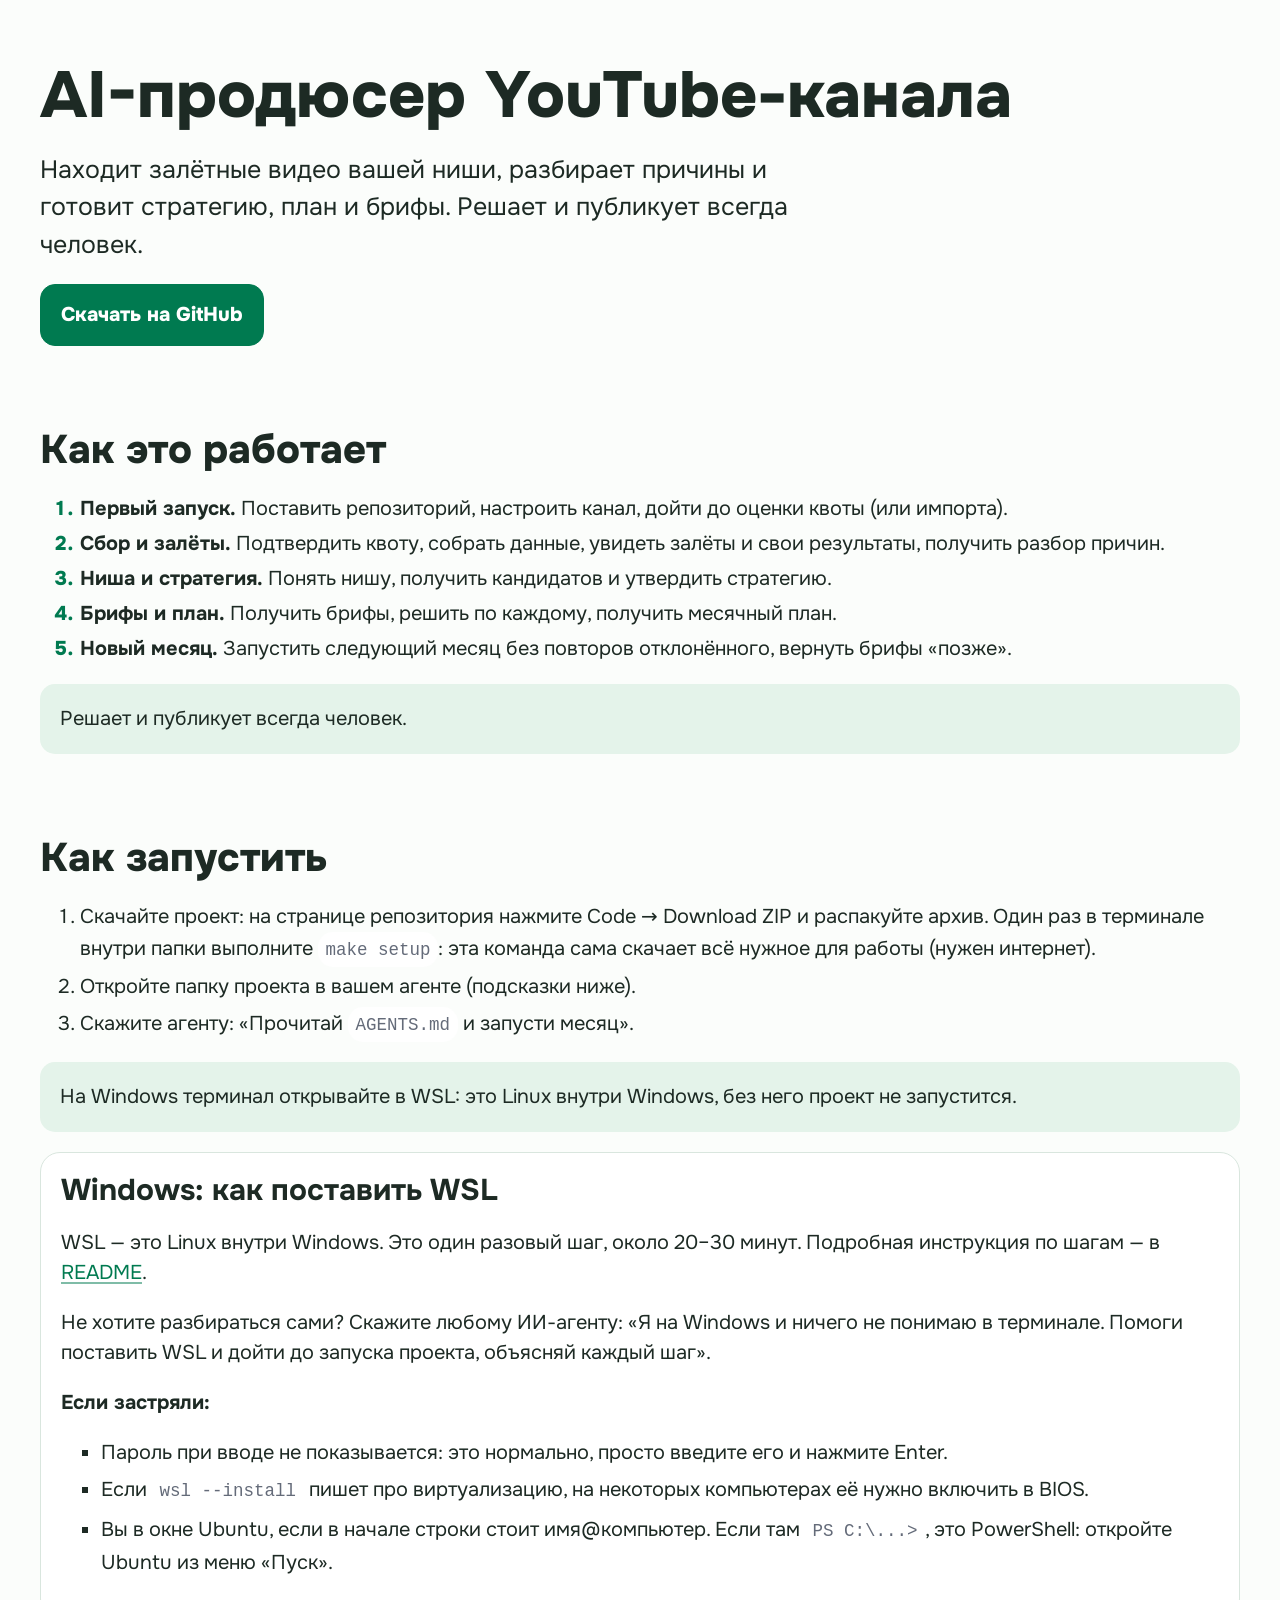
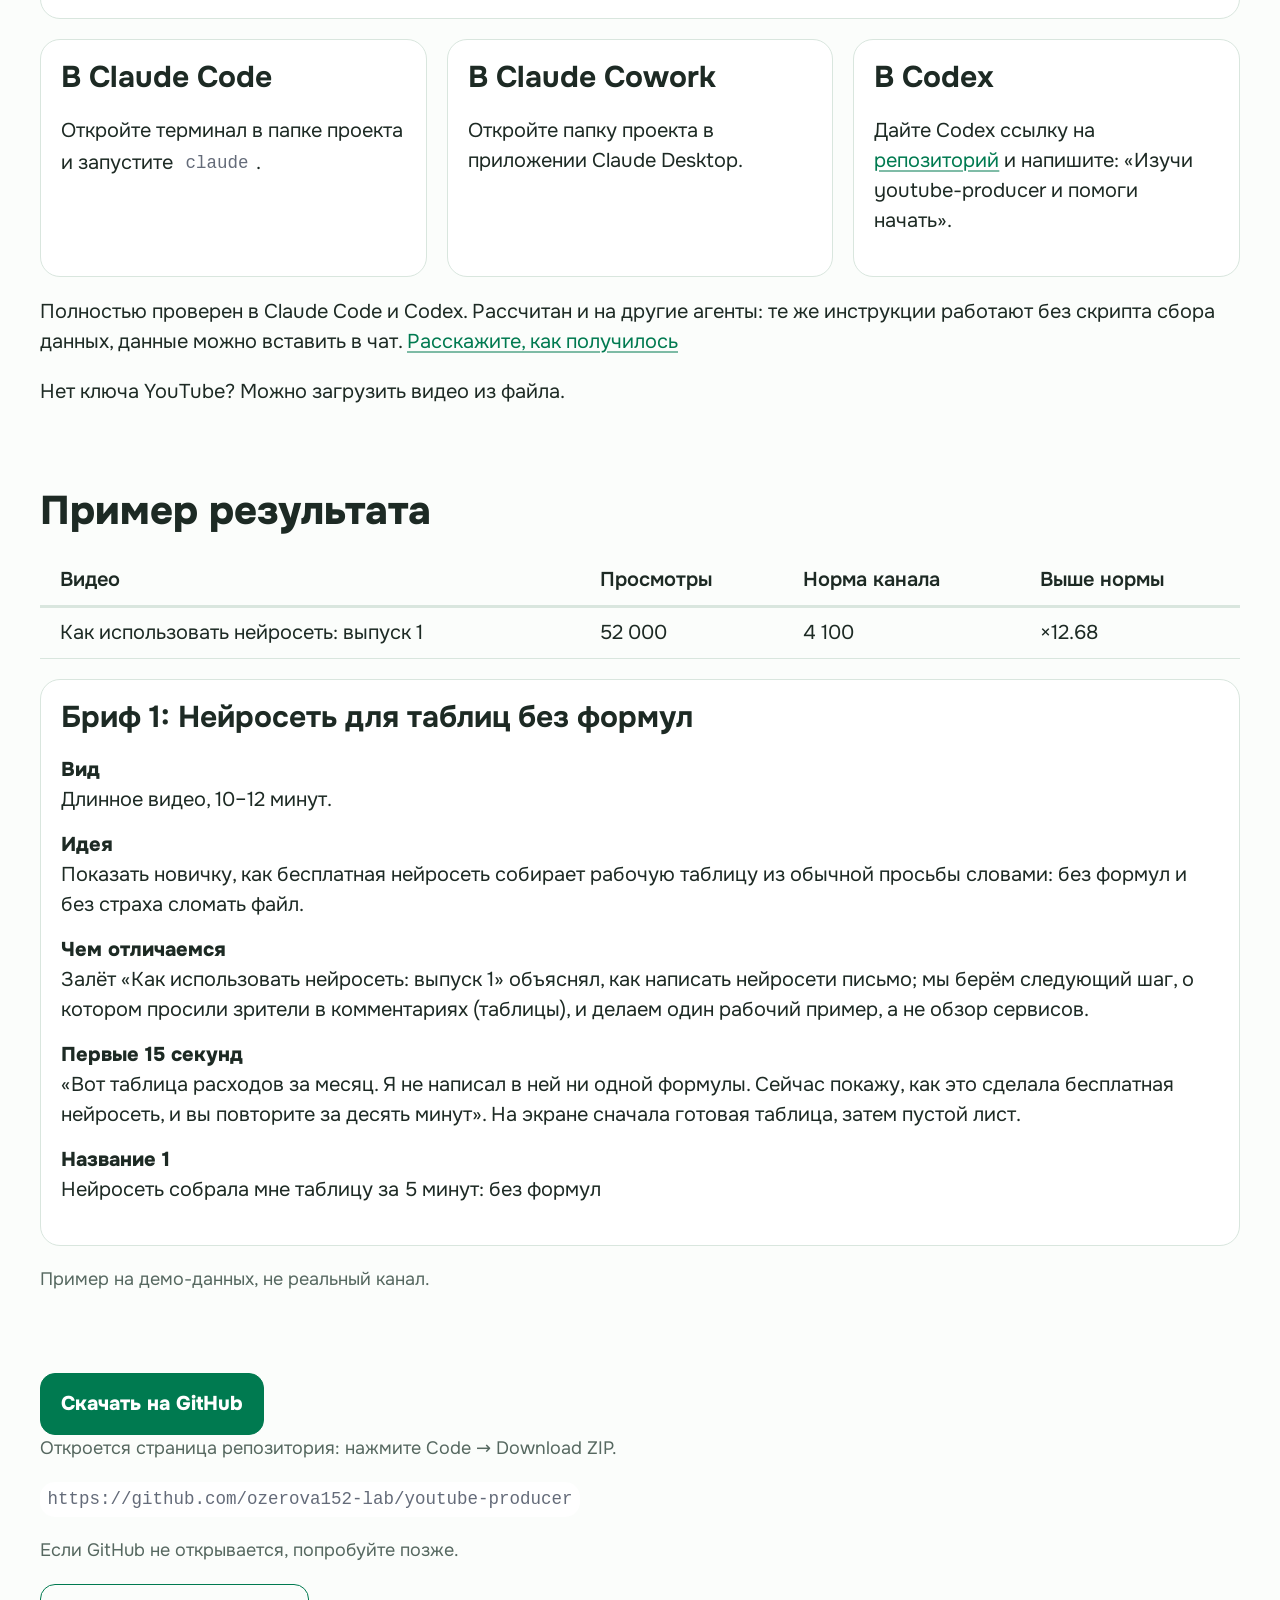
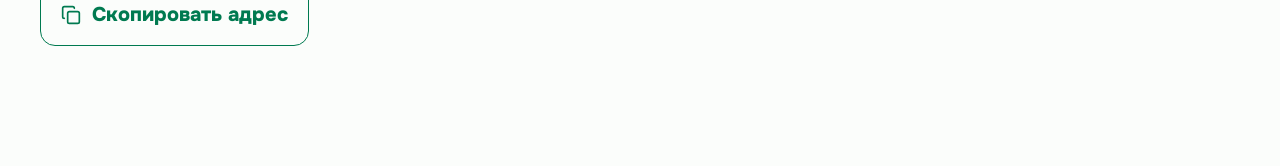
==== site/index.html @ e3f09fc9 "feat: [T29] update English README and showcase page README.en.md catches up with the Russian README " ====
<!doctype html>
<html lang="ru" data-theme="light">
<head>
  <meta charset="utf-8">
  <meta name="viewport" content="width=device-width, initial-scale=1">
  <title>AI-продюсер YouTube-канала</title>
  <meta name="description" content="Находит залётные видео вашей ниши, разбирает причины и готовит стратегию, план и брифы. Решает и публикует всегда человек.">
  <link rel="preload" href="fonts/onest-cyrillic-wght-normal.woff2" as="font" type="font/woff2" crossorigin>
  <link rel="stylesheet" href="vendor/pico.min.css">
  <link rel="stylesheet" href="theme.css">
</head>
<body>
  <main class="container">

    <header id="about">
      <h1>AI-продюсер YouTube-канала</h1>
      <p class="lead">Находит залётные видео вашей ниши, разбирает причины и готовит стратегию, план и брифы. Решает и публикует всегда человек.</p>
      <a href="https://github.com/ozerova152-lab/youtube-producer" role="button">Скачать на GitHub</a>
    </header>

    <section id="how-it-works">
      <h2>Как это работает</h2>
      <ol class="steps">
        <li><strong>Первый запуск.</strong> Поставить репозиторий, настроить канал, дойти до оценки квоты (или импорта).</li>
        <li><strong>Сбор и залёты.</strong> Подтвердить квоту, собрать данные, увидеть залёты и свои результаты, получить разбор причин.</li>
        <li><strong>Ниша и стратегия.</strong> Понять нишу, получить кандидатов и утвердить стратегию.</li>
        <li><strong>Брифы и план.</strong> Получить брифы, решить по каждому, получить месячный план.</li>
        <li><strong>Новый месяц.</strong> Запустить следующий месяц без повторов отклонённого, вернуть брифы «позже».</li>
      </ol>
      <p class="note">Решает и публикует всегда человек.</p>
    </section>

    <section id="how-to-run">
      <h2>Как запустить</h2>
      <p class="note phone-only">Запускать проект нужно на компьютере. Скопируйте адрес репозитория, чтобы открыть его там.</p>
      <ol>
        <li>Скачайте проект: на странице репозитория нажмите Code → Download ZIP и распакуйте архив. Один раз в терминале внутри папки выполните <code>make setup</code>: эта команда сама скачает всё нужное для работы (нужен интернет).</li>
        <li>Откройте папку проекта в вашем агенте (подсказки ниже).</li>
        <li>Скажите агенту: «Прочитай <code>AGENTS.md</code> и запусти месяц».</li>
      </ol>
      <p class="note">На Windows терминал открывайте в WSL: это Linux внутри Windows, без него проект не запустится.</p>
      <article id="windows-wsl">
        <h3>Windows: как поставить WSL</h3>
        <p>WSL — это Linux внутри Windows. Это один разовый шаг, около 20–30 минут. Подробная инструкция по шагам — в <a href="https://github.com/ozerova152-lab/youtube-producer#windows-как-поставить-wsl-один-раз">README</a>.</p>
        <p>Не хотите разбираться сами? Скажите любому ИИ-агенту: «Я на Windows и ничего не понимаю в терминале. Помоги поставить WSL и дойти до запуска проекта, объясняй каждый шаг».</p>
        <p><strong>Если застряли:</strong></p>
        <ul>
          <li>Пароль при вводе не показывается: это нормально, просто введите его и нажмите Enter.</li>
          <li>Если <code>wsl --install</code> пишет про виртуализацию, на некоторых компьютерах её нужно включить в BIOS.</li>
          <li>Вы в окне Ubuntu, если в начале строки стоит имя@компьютер. Если там <code>PS C:\...&gt;</code>, это PowerShell: откройте Ubuntu из меню «Пуск».</li>
        </ul>
      </article>
      <div class="grid">
        <article>
          <h3>В Claude Code</h3>
          <p>Откройте терминал в папке проекта и запустите <code>claude</code>.</p>
        </article>
        <article>
          <h3>В Claude Cowork</h3>
          <p>Откройте папку проекта в приложении Claude Desktop.</p>
        </article>
        <article>
          <h3>В Codex</h3>
          <p>Дайте Codex ссылку на <a href="https://github.com/ozerova152-lab/youtube-producer">репозиторий</a> и напишите: «Изучи youtube-producer и помоги начать».</p>
        </article>
      </div>
      <p id="status">Полностью проверен в Claude Code и Codex. Рассчитан и на другие агенты: те же инструкции работают без скрипта сбора данных, данные можно вставить в чат. <a href="https://github.com/ozerova152-lab/youtube-producer/issues">Расскажите, как получилось</a></p>
      <p>Нет ключа YouTube? Можно загрузить видео из файла.</p>
    </section>

    <!-- Пример взят из examples/demo: таблица залётов из report.md демо-запуска, бриф из examples/demo/expected/briefs/01.md. -->
    <section id="example">
      <h2>Пример результата</h2>
      <figure>
        <table>
          <thead>
            <tr><th scope="col">Видео</th><th scope="col">Просмотры</th><th scope="col">Норма канала</th><th scope="col">Выше нормы</th></tr>
          </thead>
          <tbody>
            <tr><td>Как использовать нейросеть: выпуск 1</td><td>52 000</td><td>4 100</td><td>×12.68</td></tr>
          </tbody>
        </table>
      </figure>
      <article>
        <h3>Бриф 1: Нейросеть для таблиц без формул</h3>
        <dl>
          <dt>Вид</dt>
          <dd>Длинное видео, 10–12 минут.</dd>
          <dt>Идея</dt>
          <dd>Показать новичку, как бесплатная нейросеть собирает рабочую таблицу из обычной просьбы словами: без формул и без страха сломать файл.</dd>
          <dt>Чем отличаемся</dt>
          <dd>Залёт «Как использовать нейросеть: выпуск 1» объяснял, как написать нейросети письмо; мы берём следующий шаг, о котором просили зрители в комментариях (таблицы), и делаем один рабочий пример, а не обзор сервисов.</dd>
          <dt>Первые 15 секунд</dt>
          <dd>«Вот таблица расходов за месяц. Я не написал в ней ни одной формулы. Сейчас покажу, как это сделала бесплатная нейросеть, и вы повторите за десять минут». На экране сначала готовая таблица, затем пустой лист.</dd>
          <dt>Название 1</dt>
          <dd>Нейросеть собрала мне таблицу за 5 минут: без формул</dd>
        </dl>
      </article>
      <p class="caption">Пример на демо-данных, не реальный канал.</p>
    </section>

    <section id="download" class="download">
      <a href="https://github.com/ozerova152-lab/youtube-producer" role="button">Скачать на GitHub</a>
      <p class="caption">Откроется страница репозитория: нажмите Code → Download ZIP.</p>
      <p class="address"><code id="repo-address">https://github.com/ozerova152-lab/youtube-producer</code></p>
      <p class="caption">Если GitHub не открывается, попробуйте позже.</p>
      <!-- Кнопка нужна только со скриптом: без JavaScript остаётся адрес текстом. -->
      <button type="button" id="copy-address" class="outline" hidden>
        <svg class="icon icon-copy" aria-hidden="true" xmlns="http://www.w3.org/2000/svg" width="20" height="20" viewBox="0 0 24 24" fill="none" stroke="currentColor" stroke-width="2" stroke-linecap="round" stroke-linejoin="round"><rect width="14" height="14" x="8" y="8" rx="2" ry="2"/><path d="M4 16c-1.1 0-2-.9-2-2V4c0-1.1.9-2 2-2h10c1.1 0 2 .9 2 2"/></svg>
        <svg class="icon icon-check" aria-hidden="true" xmlns="http://www.w3.org/2000/svg" width="20" height="20" viewBox="0 0 24 24" fill="none" stroke="currentColor" stroke-width="2" stroke-linecap="round" stroke-linejoin="round" hidden><path d="M20 6 9 17l-5-5"/></svg>
        <span class="label">Скопировать адрес</span>
      </button>
      <p id="copy-status" class="caption" role="status"></p>
    </section>

  </main>

  <script>
    (function () {
      var button = document.getElementById("copy-address");
      var address = document.getElementById("repo-address");
      var status = document.getElementById("copy-status");
      var label = button.querySelector(".label");
      var iconCopy = button.querySelector(".icon-copy");
      var iconCheck = button.querySelector(".icon-check");
      var timer;

      function reset() {
        label.textContent = "Скопировать адрес";
        iconCopy.hidden = false;
        iconCheck.hidden = true;
      }

      button.hidden = false;
      button.addEventListener("click", function () {
        clearTimeout(timer);
        status.textContent = "";
        var copied = navigator.clipboard
          ? navigator.clipboard.writeText(address.textContent)
          : Promise.reject(new Error("clipboard unavailable"));
        copied.then(function () {
          label.textContent = "Адрес скопирован";
          iconCopy.hidden = true;
          iconCheck.hidden = false;
          timer = setTimeout(reset, 3000);
        }, function () {
          reset();
          status.textContent = "Не получилось скопировать. Выделите адрес вручную";
        });
      });
    })();
  </script>
</body>
</html>
---- site/vendor/pico.min.css ----
@charset "UTF-8";/*!
 * Pico CSS ✨ v2.1.1 (https://picocss.com)
 * Copyright 2019-2025 - Licensed under MIT
 */:host,:root{--pico-font-family-emoji:"Apple Color Emoji","Segoe UI Emoji","Segoe UI Symbol","Noto Color Emoji";--pico-font-family-sans-serif:system-ui,"Segoe UI",Roboto,Oxygen,Ubuntu,Cantarell,Helvetica,Arial,"Helvetica Neue",sans-serif,var(--pico-font-family-emoji);--pico-font-family-monospace:ui-monospace,SFMono-Regular,"SF Mono",Menlo,Consolas,"Liberation Mono",monospace,var(--pico-font-family-emoji);--pico-font-family:var(--pico-font-family-sans-serif);--pico-line-height:1.5;--pico-font-weight:400;--pico-font-size:100%;--pico-text-underline-offset:0.1rem;--pico-border-radius:0.25rem;--pico-border-width:0.0625rem;--pico-outline-width:0.125rem;--pico-transition:0.2s ease-in-out;--pico-spacing:1rem;--pico-typography-spacing-vertical:1rem;--pico-block-spacing-vertical:var(--pico-spacing);--pico-block-spacing-horizontal:var(--pico-spacing);--pico-grid-column-gap:var(--pico-spacing);--pico-grid-row-gap:var(--pico-spacing);--pico-form-element-spacing-vertical:0.75rem;--pico-form-element-spacing-horizontal:1rem;--pico-group-box-shadow:0 0 0 rgba(0, 0, 0, 0);--pico-group-box-shadow-focus-with-button:0 0 0 var(--pico-outline-width) var(--pico-primary-focus);--pico-group-box-shadow-focus-with-input:0 0 0 0.0625rem var(--pico-form-element-border-color);--pico-modal-overlay-backdrop-filter:blur(0.375rem);--pico-nav-element-spacing-vertical:1rem;--pico-nav-element-spacing-horizontal:0.5rem;--pico-nav-link-spacing-vertical:0.5rem;--pico-nav-link-spacing-horizontal:0.5rem;--pico-nav-breadcrumb-divider:">";--pico-icon-checkbox:url("data:image/svg+xml,%3Csvg xmlns='http://www.w3.org/2000/svg' width='24' height='24' viewBox='0 0 24 24' fill='none' stroke='rgb(255, 255, 255)' stroke-width='4' stroke-linecap='round' stroke-linejoin='round'%3E%3Cpolyline points='20 6 9 17 4 12'%3E%3C/polyline%3E%3C/svg%3E");--pico-icon-minus:url("data:image/svg+xml,%3Csvg xmlns='http://www.w3.org/2000/svg' width='24' height='24' viewBox='0 0 24 24' fill='none' stroke='rgb(255, 255, 255)' stroke-width='4' stroke-linecap='round' stroke-linejoin='round'%3E%3Cline x1='5' y1='12' x2='19' y2='12'%3E%3C/line%3E%3C/svg%3E");--pico-icon-chevron:url("data:image/svg+xml,%3Csvg xmlns='http://www.w3.org/2000/svg' width='24' height='24' viewBox='0 0 24 24' fill='none' stroke='rgb(136, 145, 164)' stroke-width='2' stroke-linecap='round' stroke-linejoin='round'%3E%3Cpolyline points='6 9 12 15 18 9'%3E%3C/polyline%3E%3C/svg%3E");--pico-icon-date:url("data:image/svg+xml,%3Csvg xmlns='http://www.w3.org/2000/svg' width='24' height='24' viewBox='0 0 24 24' fill='none' stroke='rgb(136, 145, 164)' stroke-width='2' stroke-linecap='round' stroke-linejoin='round'%3E%3Crect x='3' y='4' width='18' height='18' rx='2' ry='2'%3E%3C/rect%3E%3Cline x1='16' y1='2' x2='16' y2='6'%3E%3C/line%3E%3Cline x1='8' y1='2' x2='8' y2='6'%3E%3C/line%3E%3Cline x1='3' y1='10' x2='21' y2='10'%3E%3C/line%3E%3C/svg%3E");--pico-icon-time:url("data:image/svg+xml,%3Csvg xmlns='http://www.w3.org/2000/svg' width='24' height='24' viewBox='0 0 24 24' fill='none' stroke='rgb(136, 145, 164)' stroke-width='2' stroke-linecap='round' stroke-linejoin='round'%3E%3Ccircle cx='12' cy='12' r='10'%3E%3C/circle%3E%3Cpolyline points='12 6 12 12 16 14'%3E%3C/polyline%3E%3C/svg%3E");--pico-icon-search:url("data:image/svg+xml,%3Csvg xmlns='http://www.w3.org/2000/svg' width='24' height='24' viewBox='0 0 24 24' fill='none' stroke='rgb(136, 145, 164)' stroke-width='1.5' stroke-linecap='round' stroke-linejoin='round'%3E%3Ccircle cx='11' cy='11' r='8'%3E%3C/circle%3E%3Cline x1='21' y1='21' x2='16.65' y2='16.65'%3E%3C/line%3E%3C/svg%3E");--pico-icon-close:url("data:image/svg+xml,%3Csvg xmlns='http://www.w3.org/2000/svg' width='24' height='24' viewBox='0 0 24 24' fill='none' stroke='rgb(136, 145, 164)' stroke-width='3' stroke-linecap='round' stroke-linejoin='round'%3E%3Cline x1='18' y1='6' x2='6' y2='18'%3E%3C/line%3E%3Cline x1='6' y1='6' x2='18' y2='18'%3E%3C/line%3E%3C/svg%3E");--pico-icon-loading:url("data:image/svg+xml,%3Csvg fill='none' height='24' width='24' viewBox='0 0 24 24' xmlns='http://www.w3.org/2000/svg' %3E%3Cstyle%3E g %7B animation: rotate 2s linear infinite; transform-origin: center center; %7D circle %7B stroke-dasharray: 75,100; stroke-dashoffset: -5; animation: dash 1.5s ease-in-out infinite; stroke-linecap: round; %7D @keyframes rotate %7B 0%25 %7B transform: rotate(0deg); %7D 100%25 %7B transform: rotate(360deg); %7D %7D @keyframes dash %7B 0%25 %7B stroke-dasharray: 1,100; stroke-dashoffset: 0; %7D 50%25 %7B stroke-dasharray: 44.5,100; stroke-dashoffset: -17.5; %7D 100%25 %7B stroke-dasharray: 44.5,100; stroke-dashoffset: -62; %7D %7D %3C/style%3E%3Cg%3E%3Ccircle cx='12' cy='12' r='10' fill='none' stroke='rgb(136, 145, 164)' stroke-width='4' /%3E%3C/g%3E%3C/svg%3E")}@media (min-width:576px){:host,:root{--pico-font-size:106.25%}}@media (min-width:768px){:host,:root{--pico-font-size:112.5%}}@media (min-width:1024px){:host,:root{--pico-font-size:118.75%}}@media (min-width:1280px){:host,:root{--pico-font-size:125%}}@media (min-width:1536px){:host,:root{--pico-font-size:131.25%}}a{--pico-text-decoration:underline}a.contrast,a.secondary{--pico-text-decoration:underline}small{--pico-font-size:0.875em}h1,h2,h3,h4,h5,h6{--pico-font-weight:700}h1{--pico-font-size:2rem;--pico-line-height:1.125;--pico-typography-spacing-top:3rem}h2{--pico-font-size:1.75rem;--pico-line-height:1.15;--pico-typography-spacing-top:2.625rem}h3{--pico-font-size:1.5rem;--pico-line-height:1.175;--pico-typography-spacing-top:2.25rem}h4{--pico-font-size:1.25rem;--pico-line-height:1.2;--pico-typography-spacing-top:1.874rem}h5{--pico-font-size:1.125rem;--pico-line-height:1.225;--pico-typography-spacing-top:1.6875rem}h6{--pico-font-size:1rem;--pico-line-height:1.25;--pico-typography-spacing-top:1.5rem}tfoot td,tfoot th,thead td,thead th{--pico-font-weight:600;--pico-border-width:0.1875rem}code,kbd,pre,samp{--pico-font-family:var(--pico-font-family-monospace)}kbd{--pico-font-weight:bolder}:where(select,textarea),input:not([type=submit],[type=button],[type=reset],[type=checkbox],[type=radio],[type=file]){--pico-outline-width:0.0625rem}[type=search]{--pico-border-radius:5rem}[type=checkbox],[type=radio]{--pico-border-width:0.125rem}[type=checkbox][role=switch]{--pico-border-width:0.1875rem}details.dropdown summary:not([role=button]){--pico-outline-width:0.0625rem}nav details.dropdown summary:focus-visible{--pico-outline-width:0.125rem}[role=search]{--pico-border-radius:5rem}[role=group]:has(button.secondary:focus,[type=submit].secondary:focus,[type=button].secondary:focus,[role=button].secondary:focus),[role=search]:has(button.secondary:focus,[type=submit].secondary:focus,[type=button].secondary:focus,[role=button].secondary:focus){--pico-group-box-shadow-focus-with-button:0 0 0 var(--pico-outline-width) var(--pico-secondary-focus)}[role=group]:has(button.contrast:focus,[type=submit].contrast:focus,[type=button].contrast:focus,[role=button].contrast:focus),[role=search]:has(button.contrast:focus,[type=submit].contrast:focus,[type=button].contrast:focus,[role=button].contrast:focus){--pico-group-box-shadow-focus-with-button:0 0 0 var(--pico-outline-width) var(--pico-contrast-focus)}[role=group] [role=button],[role=group] [type=button],[role=group] [type=submit],[role=group] button,[role=search] [role=button],[role=search] [type=button],[role=search] [type=submit],[role=search] button{--pico-form-element-spacing-horizontal:2rem}details summary[role=button]:not(.outline)::after{filter:brightness(0) invert(1)}[aria-busy=true]:not(input,select,textarea):is(button,[type=submit],[type=button],[type=reset],[role=button]):not(.outline)::before{filter:brightness(0) invert(1)}:host(:not([data-theme=dark])),:root:not([data-theme=dark]),[data-theme=light]{color-scheme:light;--pico-background-color:#fff;--pico-color:#373c44;--pico-text-selection-color:rgba(2, 154, 232, 0.25);--pico-muted-color:#646b79;--pico-muted-border-color:rgb(231, 234, 239.5);--pico-primary:#0172ad;--pico-primary-background:#0172ad;--pico-primary-border:var(--pico-primary-background);--pico-primary-underline:rgba(1, 114, 173, 0.5);--pico-primary-hover:#015887;--pico-primary-hover-background:#02659a;--pico-primary-hover-border:var(--pico-primary-hover-background);--pico-primary-hover-underline:var(--pico-primary-hover);--pico-primary-focus:rgba(2, 154, 232, 0.5);--pico-primary-inverse:#fff;--pico-secondary:#5d6b89;--pico-secondary-background:#525f7a;--pico-secondary-border:var(--pico-secondary-background);--pico-secondary-underline:rgba(93, 107, 137, 0.5);--pico-secondary-hover:#48536b;--pico-secondary-hover-background:#48536b;--pico-secondary-hover-border:var(--pico-secondary-hover-background);--pico-secondary-hover-underline:var(--pico-secondary-hover);--pico-secondary-focus:rgba(93, 107, 137, 0.25);--pico-secondary-inverse:#fff;--pico-contrast:#181c25;--pico-contrast-background:#181c25;--pico-contrast-border:var(--pico-contrast-background);--pico-contrast-underline:rgba(24, 28, 37, 0.5);--pico-contrast-hover:#000;--pico-contrast-hover-background:#000;--pico-contrast-hover-border:var(--pico-contrast-hover-background);--pico-contrast-hover-underline:var(--pico-secondary-hover);--pico-contrast-focus:rgba(93, 107, 137, 0.25);--pico-contrast-inverse:#fff;--pico-box-shadow:0.0145rem 0.029rem 0.174rem rgba(129, 145, 181, 0.01698),0.0335rem 0.067rem 0.402rem rgba(129, 145, 181, 0.024),0.0625rem 0.125rem 0.75rem rgba(129, 145, 181, 0.03),0.1125rem 0.225rem 1.35rem rgba(129, 145, 181, 0.036),0.2085rem 0.417rem 2.502rem rgba(129, 145, 181, 0.04302),0.5rem 1rem 6rem rgba(129, 145, 181, 0.06),0 0 0 0.0625rem rgba(129, 145, 181, 0.015);--pico-h1-color:#2d3138;--pico-h2-color:#373c44;--pico-h3-color:#424751;--pico-h4-color:#4d535e;--pico-h5-color:#5c6370;--pico-h6-color:#646b79;--pico-mark-background-color:rgb(252.5, 230.5, 191.5);--pico-mark-color:#0f1114;--pico-ins-color:rgb(28.5, 105.5, 84);--pico-del-color:rgb(136, 56.5, 53);--pico-blockquote-border-color:var(--pico-muted-border-color);--pico-blockquote-footer-color:var(--pico-muted-color);--pico-button-box-shadow:0 0 0 rgba(0, 0, 0, 0);--pico-button-hover-box-shadow:0 0 0 rgba(0, 0, 0, 0);--pico-table-border-color:var(--pico-muted-border-color);--pico-table-row-stripped-background-color:rgba(111, 120, 135, 0.0375);--pico-code-background-color:rgb(243, 244.5, 246.75);--pico-code-color:#646b79;--pico-code-kbd-background-color:var(--pico-color);--pico-code-kbd-color:var(--pico-background-color);--pico-form-element-background-color:rgb(251, 251.5, 252.25);--pico-form-element-selected-background-color:#dfe3eb;--pico-form-element-border-color:#cfd5e2;--pico-form-element-color:#23262c;--pico-form-element-placeholder-color:var(--pico-muted-color);--pico-form-element-active-background-color:#fff;--pico-form-element-active-border-color:var(--pico-primary-border);--pico-form-element-focus-color:var(--pico-primary-border);--pico-form-element-disabled-opacity:0.5;--pico-form-element-invalid-border-color:rgb(183.5, 105.5, 106.5);--pico-form-element-invalid-active-border-color:rgb(200.25, 79.25, 72.25);--pico-form-element-invalid-focus-color:var(--pico-form-element-invalid-active-border-color);--pico-form-element-valid-border-color:rgb(76, 154.5, 137.5);--pico-form-element-valid-active-border-color:rgb(39, 152.75, 118.75);--pico-form-element-valid-focus-color:var(--pico-form-element-valid-active-border-color);--pico-switch-background-color:#bfc7d9;--pico-switch-checked-background-color:var(--pico-primary-background);--pico-switch-color:#fff;--pico-switch-thumb-box-shadow:0 0 0 rgba(0, 0, 0, 0);--pico-range-border-color:#dfe3eb;--pico-range-active-border-color:#bfc7d9;--pico-range-thumb-border-color:var(--pico-background-color);--pico-range-thumb-color:var(--pico-secondary-background);--pico-range-thumb-active-color:var(--pico-primary-background);--pico-accordion-border-color:var(--pico-muted-border-color);--pico-accordion-active-summary-color:var(--pico-primary-hover);--pico-accordion-close-summary-color:var(--pico-color);--pico-accordion-open-summary-color:var(--pico-muted-color);--pico-card-background-color:var(--pico-background-color);--pico-card-border-color:var(--pico-muted-border-color);--pico-card-box-shadow:var(--pico-box-shadow);--pico-card-sectioning-background-color:rgb(251, 251.5, 252.25);--pico-dropdown-background-color:#fff;--pico-dropdown-border-color:#eff1f4;--pico-dropdown-box-shadow:var(--pico-box-shadow);--pico-dropdown-color:var(--pico-color);--pico-dropdown-hover-background-color:#eff1f4;--pico-loading-spinner-opacity:0.5;--pico-modal-overlay-background-color:rgba(232, 234, 237, 0.75);--pico-progress-background-color:#dfe3eb;--pico-progress-color:var(--pico-primary-background);--pico-tooltip-background-color:var(--pico-contrast-background);--pico-tooltip-color:var(--pico-contrast-inverse);--pico-icon-valid:url("data:image/svg+xml,%3Csvg xmlns='http://www.w3.org/2000/svg' width='24' height='24' viewBox='0 0 24 24' fill='none' stroke='rgb(76, 154.5, 137.5)' stroke-width='2' stroke-linecap='round' stroke-linejoin='round'%3E%3Cpolyline points='20 6 9 17 4 12'%3E%3C/polyline%3E%3C/svg%3E");--pico-icon-invalid:url("data:image/svg+xml,%3Csvg xmlns='http://www.w3.org/2000/svg' width='24' height='24' viewBox='0 0 24 24' fill='none' stroke='rgb(200.25, 79.25, 72.25)' stroke-width='2' stroke-linecap='round' stroke-linejoin='round'%3E%3Ccircle cx='12' cy='12' r='10'%3E%3C/circle%3E%3Cline x1='12' y1='8' x2='12' y2='12'%3E%3C/line%3E%3Cline x1='12' y1='16' x2='12.01' y2='16'%3E%3C/line%3E%3C/svg%3E")}:host(:not([data-theme=dark])) input:is([type=submit],[type=button],[type=reset],[type=checkbox],[type=radio],[type=file]),:root:not([data-theme=dark]) input:is([type=submit],[type=button],[type=reset],[type=checkbox],[type=radio],[type=file]),[data-theme=light] input:is([type=submit],[type=button],[type=reset],[type=checkbox],[type=radio],[type=file]){--pico-form-element-focus-color:var(--pico-primary-focus)}@media only screen and (prefers-color-scheme:dark){:host(:not([data-theme])),:root:not([data-theme]){color-scheme:dark;--pico-background-color:rgb(19, 22.5, 30.5);--pico-color:#c2c7d0;--pico-text-selection-color:rgba(1, 170, 255, 0.1875);--pico-muted-color:#7b8495;--pico-muted-border-color:#202632;--pico-primary:#01aaff;--pico-primary-background:#0172ad;--pico-primary-border:var(--pico-primary-background);--pico-primary-underline:rgba(1, 170, 255, 0.5);--pico-primary-hover:#79c0ff;--pico-primary-hover-background:#017fc0;--pico-primary-hover-border:var(--pico-primary-hover-background);--pico-primary-hover-underline:var(--pico-primary-hover);--pico-primary-focus:rgba(1, 170, 255, 0.375);--pico-primary-inverse:#fff;--pico-secondary:#969eaf;--pico-secondary-background:#525f7a;--pico-secondary-border:var(--pico-secondary-background);--pico-secondary-underline:rgba(150, 158, 175, 0.5);--pico-secondary-hover:#b3b9c5;--pico-secondary-hover-background:#5d6b89;--pico-secondary-hover-border:var(--pico-secondary-hover-background);--pico-secondary-hover-underline:var(--pico-secondary-hover);--pico-secondary-focus:rgba(144, 158, 190, 0.25);--pico-secondary-inverse:#fff;--pico-contrast:#dfe3eb;--pico-contrast-background:#eff1f4;--pico-contrast-border:var(--pico-contrast-background);--pico-contrast-underline:rgba(223, 227, 235, 0.5);--pico-contrast-hover:#fff;--pico-contrast-hover-background:#fff;--pico-contrast-hover-border:var(--pico-contrast-hover-background);--pico-contrast-hover-underline:var(--pico-contrast-hover);--pico-contrast-focus:rgba(207, 213, 226, 0.25);--pico-contrast-inverse:#000;--pico-box-shadow:0.0145rem 0.029rem 0.174rem rgba(7, 8.5, 12, 0.01698),0.0335rem 0.067rem 0.402rem rgba(7, 8.5, 12, 0.024),0.0625rem 0.125rem 0.75rem rgba(7, 8.5, 12, 0.03),0.1125rem 0.225rem 1.35rem rgba(7, 8.5, 12, 0.036),0.2085rem 0.417rem 2.502rem rgba(7, 8.5, 12, 0.04302),0.5rem 1rem 6rem rgba(7, 8.5, 12, 0.06),0 0 0 0.0625rem rgba(7, 8.5, 12, 0.015);--pico-h1-color:#f0f1f3;--pico-h2-color:#e0e3e7;--pico-h3-color:#c2c7d0;--pico-h4-color:#b3b9c5;--pico-h5-color:#a4acba;--pico-h6-color:#8891a4;--pico-mark-background-color:#014063;--pico-mark-color:#fff;--pico-ins-color:#62af9a;--pico-del-color:rgb(205.5, 126, 123);--pico-blockquote-border-color:var(--pico-muted-border-color);--pico-blockquote-footer-color:var(--pico-muted-color);--pico-button-box-shadow:0 0 0 rgba(0, 0, 0, 0);--pico-button-hover-box-shadow:0 0 0 rgba(0, 0, 0, 0);--pico-table-border-color:var(--pico-muted-border-color);--pico-table-row-stripped-background-color:rgba(111, 120, 135, 0.0375);--pico-code-background-color:rgb(26, 30.5, 40.25);--pico-code-color:#8891a4;--pico-code-kbd-background-color:var(--pico-color);--pico-code-kbd-color:var(--pico-background-color);--pico-form-element-background-color:rgb(28, 33, 43.5);--pico-form-element-selected-background-color:#2a3140;--pico-form-element-border-color:#2a3140;--pico-form-element-color:#e0e3e7;--pico-form-element-placeholder-color:#8891a4;--pico-form-element-active-background-color:rgb(26, 30.5, 40.25);--pico-form-element-active-border-color:var(--pico-primary-border);--pico-form-element-focus-color:var(--pico-primary-border);--pico-form-element-disabled-opacity:0.5;--pico-form-element-invalid-border-color:rgb(149.5, 74, 80);--pico-form-element-invalid-active-border-color:rgb(183.25, 63.5, 59);--pico-form-element-invalid-focus-color:var(--pico-form-element-invalid-active-border-color);--pico-form-element-valid-border-color:#2a7b6f;--pico-form-element-valid-active-border-color:rgb(22, 137, 105.5);--pico-form-element-valid-focus-color:var(--pico-form-element-valid-active-border-color);--pico-switch-background-color:#333c4e;--pico-switch-checked-background-color:var(--pico-primary-background);--pico-switch-color:#fff;--pico-switch-thumb-box-shadow:0 0 0 rgba(0, 0, 0, 0);--pico-range-border-color:#202632;--pico-range-active-border-color:#2a3140;--pico-range-thumb-border-color:var(--pico-background-color);--pico-range-thumb-color:var(--pico-secondary-background);--pico-range-thumb-active-color:var(--pico-primary-background);--pico-accordion-border-color:var(--pico-muted-border-color);--pico-accordion-active-summary-color:var(--pico-primary-hover);--pico-accordion-close-summary-color:var(--pico-color);--pico-accordion-open-summary-color:var(--pico-muted-color);--pico-card-background-color:#181c25;--pico-card-border-color:var(--pico-card-background-color);--pico-card-box-shadow:var(--pico-box-shadow);--pico-card-sectioning-background-color:rgb(26, 30.5, 40.25);--pico-dropdown-background-color:#181c25;--pico-dropdown-border-color:#202632;--pico-dropdown-box-shadow:var(--pico-box-shadow);--pico-dropdown-color:var(--pico-color);--pico-dropdown-hover-background-color:#202632;--pico-loading-spinner-opacity:0.5;--pico-modal-overlay-background-color:rgba(7.5, 8.5, 10, 0.75);--pico-progress-background-color:#202632;--pico-progress-color:var(--pico-primary-background);--pico-tooltip-background-color:var(--pico-contrast-background);--pico-tooltip-color:var(--pico-contrast-inverse);--pico-icon-valid:url("data:image/svg+xml,%3Csvg xmlns='http://www.w3.org/2000/svg' width='24' height='24' viewBox='0 0 24 24' fill='none' stroke='rgb(42, 123, 111)' stroke-width='2' stroke-linecap='round' stroke-linejoin='round'%3E%3Cpolyline points='20 6 9 17 4 12'%3E%3C/polyline%3E%3C/svg%3E");--pico-icon-invalid:url("data:image/svg+xml,%3Csvg xmlns='http://www.w3.org/2000/svg' width='24' height='24' viewBox='0 0 24 24' fill='none' stroke='rgb(149.5, 74, 80)' stroke-width='2' stroke-linecap='round' stroke-linejoin='round'%3E%3Ccircle cx='12' cy='12' r='10'%3E%3C/circle%3E%3Cline x1='12' y1='8' x2='12' y2='12'%3E%3C/line%3E%3Cline x1='12' y1='16' x2='12.01' y2='16'%3E%3C/line%3E%3C/svg%3E")}:host(:not([data-theme])) input:is([type=submit],[type=button],[type=reset],[type=checkbox],[type=radio],[type=file]),:root:not([data-theme]) input:is([type=submit],[type=button],[type=reset],[type=checkbox],[type=radio],[type=file]){--pico-form-element-focus-color:var(--pico-primary-focus)}:host(:not([data-theme])) details summary[role=button].contrast:not(.outline)::after,:root:not([data-theme]) details summary[role=button].contrast:not(.outline)::after{filter:brightness(0)}:host(:not([data-theme])) [aria-busy=true]:not(input,select,textarea).contrast:is(button,[type=submit],[type=button],[type=reset],[role=button]):not(.outline)::before,:root:not([data-theme]) [aria-busy=true]:not(input,select,textarea).contrast:is(button,[type=submit],[type=button],[type=reset],[role=button]):not(.outline)::before{filter:brightness(0)}}[data-theme=dark]{color-scheme:dark;--pico-background-color:rgb(19, 22.5, 30.5);--pico-color:#c2c7d0;--pico-text-selection-color:rgba(1, 170, 255, 0.1875);--pico-muted-color:#7b8495;--pico-muted-border-color:#202632;--pico-primary:#01aaff;--pico-primary-background:#0172ad;--pico-primary-border:var(--pico-primary-background);--pico-primary-underline:rgba(1, 170, 255, 0.5);--pico-primary-hover:#79c0ff;--pico-primary-hover-background:#017fc0;--pico-primary-hover-border:var(--pico-primary-hover-background);--pico-primary-hover-underline:var(--pico-primary-hover);--pico-primary-focus:rgba(1, 170, 255, 0.375);--pico-primary-inverse:#fff;--pico-secondary:#969eaf;--pico-secondary-background:#525f7a;--pico-secondary-border:var(--pico-secondary-background);--pico-secondary-underline:rgba(150, 158, 175, 0.5);--pico-secondary-hover:#b3b9c5;--pico-secondary-hover-background:#5d6b89;--pico-secondary-hover-border:var(--pico-secondary-hover-background);--pico-secondary-hover-underline:var(--pico-secondary-hover);--pico-secondary-focus:rgba(144, 158, 190, 0.25);--pico-secondary-inverse:#fff;--pico-contrast:#dfe3eb;--pico-contrast-background:#eff1f4;--pico-contrast-border:var(--pico-contrast-background);--pico-contrast-underline:rgba(223, 227, 235, 0.5);--pico-contrast-hover:#fff;--pico-contrast-hover-background:#fff;--pico-contrast-hover-border:var(--pico-contrast-hover-background);--pico-contrast-hover-underline:var(--pico-contrast-hover);--pico-contrast-focus:rgba(207, 213, 226, 0.25);--pico-contrast-inverse:#000;--pico-box-shadow:0.0145rem 0.029rem 0.174rem rgba(7, 8.5, 12, 0.01698),0.0335rem 0.067rem 0.402rem rgba(7, 8.5, 12, 0.024),0.0625rem 0.125rem 0.75rem rgba(7, 8.5, 12, 0.03),0.1125rem 0.225rem 1.35rem rgba(7, 8.5, 12, 0.036),0.2085rem 0.417rem 2.502rem rgba(7, 8.5, 12, 0.04302),0.5rem 1rem 6rem rgba(7, 8.5, 12, 0.06),0 0 0 0.0625rem rgba(7, 8.5, 12, 0.015);--pico-h1-color:#f0f1f3;--pico-h2-color:#e0e3e7;--pico-h3-color:#c2c7d0;--pico-h4-color:#b3b9c5;--pico-h5-color:#a4acba;--pico-h6-color:#8891a4;--pico-mark-background-color:#014063;--pico-mark-color:#fff;--pico-ins-color:#62af9a;--pico-del-color:rgb(205.5, 126, 123);--pico-blockquote-border-color:var(--pico-muted-border-color);--pico-blockquote-footer-color:var(--pico-muted-color);--pico-button-box-shadow:0 0 0 rgba(0, 0, 0, 0);--pico-button-hover-box-shadow:0 0 0 rgba(0, 0, 0, 0);--pico-table-border-color:var(--pico-muted-border-color);--pico-table-row-stripped-background-color:rgba(111, 120, 135, 0.0375);--pico-code-background-color:rgb(26, 30.5, 40.25);--pico-code-color:#8891a4;--pico-code-kbd-background-color:var(--pico-color);--pico-code-kbd-color:var(--pico-background-color);--pico-form-element-background-color:rgb(28, 33, 43.5);--pico-form-element-selected-background-color:#2a3140;--pico-form-element-border-color:#2a3140;--pico-form-element-color:#e0e3e7;--pico-form-element-placeholder-color:#8891a4;--pico-form-element-active-background-color:rgb(26, 30.5, 40.25);--pico-form-element-active-border-color:var(--pico-primary-border);--pico-form-element-focus-color:var(--pico-primary-border);--pico-form-element-disabled-opacity:0.5;--pico-form-element-invalid-border-color:rgb(149.5, 74, 80);--pico-form-element-invalid-active-border-color:rgb(183.25, 63.5, 59);--pico-form-element-invalid-focus-color:var(--pico-form-element-invalid-active-border-color);--pico-form-element-valid-border-color:#2a7b6f;--pico-form-element-valid-active-border-color:rgb(22, 137, 105.5);--pico-form-element-valid-focus-color:var(--pico-form-element-valid-active-border-color);--pico-switch-background-color:#333c4e;--pico-switch-checked-background-color:var(--pico-primary-background);--pico-switch-color:#fff;--pico-switch-thumb-box-shadow:0 0 0 rgba(0, 0, 0, 0);--pico-range-border-color:#202632;--pico-range-active-border-color:#2a3140;--pico-range-thumb-border-color:var(--pico-background-color);--pico-range-thumb-color:var(--pico-secondary-background);--pico-range-thumb-active-color:var(--pico-primary-background);--pico-accordion-border-color:var(--pico-muted-border-color);--pico-accordion-active-summary-color:var(--pico-primary-hover);--pico-accordion-close-summary-color:var(--pico-color);--pico-accordion-open-summary-color:var(--pico-muted-color);--pico-card-background-color:#181c25;--pico-card-border-color:var(--pico-card-background-color);--pico-card-box-shadow:var(--pico-box-shadow);--pico-card-sectioning-background-color:rgb(26, 30.5, 40.25);--pico-dropdown-background-color:#181c25;--pico-dropdown-border-color:#202632;--pico-dropdown-box-shadow:var(--pico-box-shadow);--pico-dropdown-color:var(--pico-color);--pico-dropdown-hover-background-color:#202632;--pico-loading-spinner-opacity:0.5;--pico-modal-overlay-background-color:rgba(7.5, 8.5, 10, 0.75);--pico-progress-background-color:#202632;--pico-progress-color:var(--pico-primary-background);--pico-tooltip-background-color:var(--pico-contrast-background);--pico-tooltip-color:var(--pico-contrast-inverse);--pico-icon-valid:url("data:image/svg+xml,%3Csvg xmlns='http://www.w3.org/2000/svg' width='24' height='24' viewBox='0 0 24 24' fill='none' stroke='rgb(42, 123, 111)' stroke-width='2' stroke-linecap='round' stroke-linejoin='round'%3E%3Cpolyline points='20 6 9 17 4 12'%3E%3C/polyline%3E%3C/svg%3E");--pico-icon-invalid:url("data:image/svg+xml,%3Csvg xmlns='http://www.w3.org/2000/svg' width='24' height='24' viewBox='0 0 24 24' fill='none' stroke='rgb(149.5, 74, 80)' stroke-width='2' stroke-linecap='round' stroke-linejoin='round'%3E%3Ccircle cx='12' cy='12' r='10'%3E%3C/circle%3E%3Cline x1='12' y1='8' x2='12' y2='12'%3E%3C/line%3E%3Cline x1='12' y1='16' x2='12.01' y2='16'%3E%3C/line%3E%3C/svg%3E")}[data-theme=dark] input:is([type=submit],[type=button],[type=reset],[type=checkbox],[type=radio],[type=file]){--pico-form-element-focus-color:var(--pico-primary-focus)}[data-theme=dark] details summary[role=button].contrast:not(.outline)::after{filter:brightness(0)}[data-theme=dark] [aria-busy=true]:not(input,select,textarea).contrast:is(button,[type=submit],[type=button],[type=reset],[role=button]):not(.outline)::before{filter:brightness(0)}[type=checkbox],[type=radio],[type=range],progress{accent-color:var(--pico-primary)}*,::after,::before{box-sizing:border-box;background-repeat:no-repeat}::after,::before{text-decoration:inherit;vertical-align:inherit}:where(:host),:where(:root){-webkit-tap-highlight-color:transparent;-webkit-text-size-adjust:100%;-moz-text-size-adjust:100%;text-size-adjust:100%;background-color:var(--pico-background-color);color:var(--pico-color);font-weight:var(--pico-font-weight);font-size:var(--pico-font-size);line-height:var(--pico-line-height);font-family:var(--pico-font-family);text-underline-offset:var(--pico-text-underline-offset);text-rendering:optimizeLegibility;overflow-wrap:break-word;-moz-tab-size:4;-o-tab-size:4;tab-size:4}body{width:100%;margin:0}main{display:block}body>footer,body>header,body>main{padding-block:var(--pico-block-spacing-vertical)}section{margin-bottom:var(--pico-block-spacing-vertical)}.container,.container-fluid{width:100%;margin-right:auto;margin-left:auto;padding-right:var(--pico-spacing);padding-left:var(--pico-spacing)}@media (min-width:576px){.container{max-width:510px;padding-right:0;padding-left:0}}@media (min-width:768px){.container{max-width:700px}}@media (min-width:1024px){.container{max-width:950px}}@media (min-width:1280px){.container{max-width:1200px}}@media (min-width:1536px){.container{max-width:1450px}}.grid{grid-column-gap:var(--pico-grid-column-gap);grid-row-gap:var(--pico-grid-row-gap);display:grid;grid-template-columns:1fr}@media (min-width:768px){.grid{grid-template-columns:repeat(auto-fit,minmax(0%,1fr))}}.grid>*{min-width:0}.overflow-auto{overflow:auto}b,strong{font-weight:bolder}sub,sup{position:relative;font-size:.75em;line-height:0;vertical-align:baseline}sub{bottom:-.25em}sup{top:-.5em}address,blockquote,dl,ol,p,pre,table,ul{margin-top:0;margin-bottom:var(--pico-typography-spacing-vertical);color:var(--pico-color);font-style:normal;font-weight:var(--pico-font-weight)}h1,h2,h3,h4,h5,h6{margin-top:0;margin-bottom:var(--pico-typography-spacing-vertical);color:var(--pico-color);font-weight:var(--pico-font-weight);font-size:var(--pico-font-size);line-height:var(--pico-line-height);font-family:var(--pico-font-family)}h1{--pico-color:var(--pico-h1-color)}h2{--pico-color:var(--pico-h2-color)}h3{--pico-color:var(--pico-h3-color)}h4{--pico-color:var(--pico-h4-color)}h5{--pico-color:var(--pico-h5-color)}h6{--pico-color:var(--pico-h6-color)}:where(article,address,blockquote,dl,figure,form,ol,p,pre,table,ul)~:is(h1,h2,h3,h4,h5,h6){margin-top:var(--pico-typography-spacing-top)}p{margin-bottom:var(--pico-typography-spacing-vertical)}hgroup{margin-bottom:var(--pico-typography-spacing-vertical)}hgroup>*{margin-top:0;margin-bottom:0}hgroup>:not(:first-child):last-child{--pico-color:var(--pico-muted-color);--pico-font-weight:unset;font-size:1rem}:where(ol,ul) li{margin-bottom:calc(var(--pico-typography-spacing-vertical) * .25)}:where(dl,ol,ul) :where(dl,ol,ul){margin:0;margin-top:calc(var(--pico-typography-spacing-vertical) * .25)}ul li{list-style:square}mark{padding:.125rem .25rem;background-color:var(--pico-mark-background-color);color:var(--pico-mark-color);vertical-align:baseline}blockquote{display:block;margin:var(--pico-typography-spacing-vertical) 0;padding:var(--pico-spacing);border-right:none;border-left:.25rem solid var(--pico-blockquote-border-color);border-inline-start:0.25rem solid var(--pico-blockquote-border-color);border-inline-end:none}blockquote footer{margin-top:calc(var(--pico-typography-spacing-vertical) * .5);color:var(--pico-blockquote-footer-color)}abbr[title]{border-bottom:1px dotted;text-decoration:none;cursor:help}ins{color:var(--pico-ins-color);text-decoration:none}del{color:var(--pico-del-color)}::-moz-selection{background-color:var(--pico-text-selection-color)}::selection{background-color:var(--pico-text-selection-color)}:where(a:not([role=button])),[role=link]{--pico-color:var(--pico-primary);--pico-background-color:transparent;--pico-underline:var(--pico-primary-underline);outline:0;background-color:var(--pico-background-color);color:var(--pico-color);-webkit-text-decoration:var(--pico-text-decoration);text-decoration:var(--pico-text-decoration);text-decoration-color:var(--pico-underline);text-underline-offset:0.125em;transition:background-color var(--pico-transition),color var(--pico-transition),box-shadow var(--pico-transition),-webkit-text-decoration var(--pico-transition);transition:background-color var(--pico-transition),color var(--pico-transition),text-decoration var(--pico-transition),box-shadow var(--pico-transition);transition:background-color var(--pico-transition),color var(--pico-transition),text-decoration var(--pico-transition),box-shadow var(--pico-transition),-webkit-text-decoration var(--pico-transition)}:where(a:not([role=button])):is([aria-current]:not([aria-current=false]),:hover,:active,:focus),[role=link]:is([aria-current]:not([aria-current=false]),:hover,:active,:focus){--pico-color:var(--pico-primary-hover);--pico-underline:var(--pico-primary-hover-underline);--pico-text-decoration:underline}:where(a:not([role=button])):focus-visible,[role=link]:focus-visible{box-shadow:0 0 0 var(--pico-outline-width) var(--pico-primary-focus)}:where(a:not([role=button])).secondary,[role=link].secondary{--pico-color:var(--pico-secondary);--pico-underline:var(--pico-secondary-underline)}:where(a:not([role=button])).secondary:is([aria-current]:not([aria-current=false]),:hover,:active,:focus),[role=link].secondary:is([aria-current]:not([aria-current=false]),:hover,:active,:focus){--pico-color:var(--pico-secondary-hover);--pico-underline:var(--pico-secondary-hover-underline)}:where(a:not([role=button])).contrast,[role=link].contrast{--pico-color:var(--pico-contrast);--pico-underline:var(--pico-contrast-underline)}:where(a:not([role=button])).contrast:is([aria-current]:not([aria-current=false]),:hover,:active,:focus),[role=link].contrast:is([aria-current]:not([aria-current=false]),:hover,:active,:focus){--pico-color:var(--pico-contrast-hover);--pico-underline:var(--pico-contrast-hover-underline)}a[role=button]{display:inline-block}button{margin:0;overflow:visible;font-family:inherit;text-transform:none}[type=button],[type=reset],[type=submit],button{-webkit-appearance:button}[role=button],[type=button],[type=file]::file-selector-button,[type=reset],[type=submit],button{--pico-background-color:var(--pico-primary-background);--pico-border-color:var(--pico-primary-border);--pico-color:var(--pico-primary-inverse);--pico-box-shadow:var(--pico-button-box-shadow, 0 0 0 rgba(0, 0, 0, 0));padding:var(--pico-form-element-spacing-vertical) var(--pico-form-element-spacing-horizontal);border:var(--pico-border-width) solid var(--pico-border-color);border-radius:var(--pico-border-radius);outline:0;background-color:var(--pico-background-color);box-shadow:var(--pico-box-shadow);color:var(--pico-color);font-weight:var(--pico-font-weight);font-size:1rem;line-height:var(--pico-line-height);text-align:center;text-decoration:none;cursor:pointer;-webkit-user-select:none;-moz-user-select:none;user-select:none;transition:background-color var(--pico-transition),border-color var(--pico-transition),color var(--pico-transition),box-shadow var(--pico-transition)}[role=button]:is(:hover,:active,:focus),[role=button]:is([aria-current]:not([aria-current=false])),[type=button]:is(:hover,:active,:focus),[type=button]:is([aria-current]:not([aria-current=false])),[type=file]::file-selector-button:is(:hover,:active,:focus),[type=file]::file-selector-button:is([aria-current]:not([aria-current=false])),[type=reset]:is(:hover,:active,:focus),[type=reset]:is([aria-current]:not([aria-current=false])),[type=submit]:is(:hover,:active,:focus),[type=submit]:is([aria-current]:not([aria-current=false])),button:is(:hover,:active,:focus),button:is([aria-current]:not([aria-current=false])){--pico-background-color:var(--pico-primary-hover-background);--pico-border-color:var(--pico-primary-hover-border);--pico-box-shadow:var(--pico-button-hover-box-shadow, 0 0 0 rgba(0, 0, 0, 0));--pico-color:var(--pico-primary-inverse)}[role=button]:focus,[role=button]:is([aria-current]:not([aria-current=false])):focus,[type=button]:focus,[type=button]:is([aria-current]:not([aria-current=false])):focus,[type=file]::file-selector-button:focus,[type=file]::file-selector-button:is([aria-current]:not([aria-current=false])):focus,[type=reset]:focus,[type=reset]:is([aria-current]:not([aria-current=false])):focus,[type=submit]:focus,[type=submit]:is([aria-current]:not([aria-current=false])):focus,button:focus,button:is([aria-current]:not([aria-current=false])):focus{--pico-box-shadow:var(--pico-button-hover-box-shadow, 0 0 0 rgba(0, 0, 0, 0)),0 0 0 var(--pico-outline-width) var(--pico-primary-focus)}[type=button],[type=reset],[type=submit]{margin-bottom:var(--pico-spacing)}:is(button,[type=submit],[type=button],[role=button]).secondary,[type=file]::file-selector-button,[type=reset]{--pico-background-color:var(--pico-secondary-background);--pico-border-color:var(--pico-secondary-border);--pico-color:var(--pico-secondary-inverse);cursor:pointer}:is(button,[type=submit],[type=button],[role=button]).secondary:is([aria-current]:not([aria-current=false]),:hover,:active,:focus),[type=file]::file-selector-button:is([aria-current]:not([aria-current=false]),:hover,:active,:focus),[type=reset]:is([aria-current]:not([aria-current=false]),:hover,:active,:focus){--pico-background-color:var(--pico-secondary-hover-background);--pico-border-color:var(--pico-secondary-hover-border);--pico-color:var(--pico-secondary-inverse)}:is(button,[type=submit],[type=button],[role=button]).secondary:focus,:is(button,[type=submit],[type=button],[role=button]).secondary:is([aria-current]:not([aria-current=false])):focus,[type=file]::file-selector-button:focus,[type=file]::file-selector-button:is([aria-current]:not([aria-current=false])):focus,[type=reset]:focus,[type=reset]:is([aria-current]:not([aria-current=false])):focus{--pico-box-shadow:var(--pico-button-hover-box-shadow, 0 0 0 rgba(0, 0, 0, 0)),0 0 0 var(--pico-outline-width) var(--pico-secondary-focus)}:is(button,[type=submit],[type=button],[role=button]).contrast{--pico-background-color:var(--pico-contrast-background);--pico-border-color:var(--pico-contrast-border);--pico-color:var(--pico-contrast-inverse)}:is(button,[type=submit],[type=button],[role=button]).contrast:is([aria-current]:not([aria-current=false]),:hover,:active,:focus){--pico-background-color:var(--pico-contrast-hover-background);--pico-border-color:var(--pico-contrast-hover-border);--pico-color:var(--pico-contrast-inverse)}:is(button,[type=submit],[type=button],[role=button]).contrast:focus,:is(button,[type=submit],[type=button],[role=button]).contrast:is([aria-current]:not([aria-current=false])):focus{--pico-box-shadow:var(--pico-button-hover-box-shadow, 0 0 0 rgba(0, 0, 0, 0)),0 0 0 var(--pico-outline-width) var(--pico-contrast-focus)}:is(button,[type=submit],[type=button],[role=button]).outline,[type=reset].outline{--pico-background-color:transparent;--pico-color:var(--pico-primary);--pico-border-color:var(--pico-primary)}:is(button,[type=submit],[type=button],[role=button]).outline:is([aria-current]:not([aria-current=false]),:hover,:active,:focus),[type=reset].outline:is([aria-current]:not([aria-current=false]),:hover,:active,:focus){--pico-background-color:transparent;--pico-color:var(--pico-primary-hover);--pico-border-color:var(--pico-primary-hover)}:is(button,[type=submit],[type=button],[role=button]).outline.secondary,[type=reset].outline{--pico-color:var(--pico-secondary);--pico-border-color:var(--pico-secondary)}:is(button,[type=submit],[type=button],[role=button]).outline.secondary:is([aria-current]:not([aria-current=false]),:hover,:active,:focus),[type=reset].outline:is([aria-current]:not([aria-current=false]),:hover,:active,:focus){--pico-color:var(--pico-secondary-hover);--pico-border-color:var(--pico-secondary-hover)}:is(button,[type=submit],[type=button],[role=button]).outline.contrast{--pico-color:var(--pico-contrast);--pico-border-color:var(--pico-contrast)}:is(button,[type=submit],[type=button],[role=button]).outline.contrast:is([aria-current]:not([aria-current=false]),:hover,:active,:focus){--pico-color:var(--pico-contrast-hover);--pico-border-color:var(--pico-contrast-hover)}:where(button,[type=submit],[type=reset],[type=button],[role=button])[disabled],:where(fieldset[disabled]) :is(button,[type=submit],[type=button],[type=reset],[role=button]){opacity:.5;pointer-events:none}:where(table){width:100%;border-collapse:collapse;border-spacing:0;text-indent:0}td,th{padding:calc(var(--pico-spacing)/ 2) var(--pico-spacing);border-bottom:var(--pico-border-width) solid var(--pico-table-border-color);background-color:var(--pico-background-color);color:var(--pico-color);font-weight:var(--pico-font-weight);text-align:left;text-align:start}tfoot td,tfoot th{border-top:var(--pico-border-width) solid var(--pico-table-border-color);border-bottom:0}table.striped tbody tr:nth-child(odd) td,table.striped tbody tr:nth-child(odd) th{background-color:var(--pico-table-row-stripped-background-color)}:where(audio,canvas,iframe,img,svg,video){vertical-align:middle}audio,video{display:inline-block}audio:not([controls]){display:none;height:0}:where(iframe){border-style:none}img{max-width:100%;height:auto;border-style:none}:where(svg:not([fill])){fill:currentColor}svg:not(:host),svg:not(:root){overflow:hidden}code,kbd,pre,samp{font-size:.875em;font-family:var(--pico-font-family)}pre code,pre samp{font-size:inherit;font-family:inherit}pre{-ms-overflow-style:scrollbar;overflow:auto}code,kbd,pre,samp{border-radius:var(--pico-border-radius);background:var(--pico-code-background-color);color:var(--pico-code-color);font-weight:var(--pico-font-weight);line-height:initial}code,kbd,samp{display:inline-block;padding:.375rem}pre{display:block;margin-bottom:var(--pico-spacing);overflow-x:auto}pre>code,pre>samp{display:block;padding:var(--pico-spacing);background:0 0;line-height:var(--pico-line-height)}kbd{background-color:var(--pico-code-kbd-background-color);color:var(--pico-code-kbd-color);vertical-align:baseline}figure{display:block;margin:0;padding:0}figure figcaption{padding:calc(var(--pico-spacing) * .5) 0;color:var(--pico-muted-color)}hr{height:0;margin:var(--pico-typography-spacing-vertical) 0;border:0;border-top:1px solid var(--pico-muted-border-color);color:inherit}[hidden],template{display:none!important}canvas{display:inline-block}input,optgroup,select,textarea{margin:0;font-size:1rem;line-height:var(--pico-line-height);font-family:inherit;letter-spacing:inherit}input{overflow:visible}select{text-transform:none}legend{max-width:100%;padding:0;color:inherit;white-space:normal}textarea{overflow:auto}[type=checkbox],[type=radio]{padding:0}::-webkit-inner-spin-button,::-webkit-outer-spin-button{height:auto}[type=search]{-webkit-appearance:textfield;outline-offset:-2px}[type=search]::-webkit-search-decoration{-webkit-appearance:none}::-webkit-file-upload-button{-webkit-appearance:button;font:inherit}::-moz-focus-inner{padding:0;border-style:none}:-moz-focusring{outline:0}:-moz-ui-invalid{box-shadow:none}::-ms-expand{display:none}[type=file],[type=range]{padding:0;border-width:0}input:not([type=checkbox],[type=radio],[type=range]){height:calc(1rem * var(--pico-line-height) + var(--pico-form-element-spacing-vertical) * 2 + var(--pico-border-width) * 2)}fieldset{width:100%;margin:0;margin-bottom:var(--pico-spacing);padding:0;border:0}fieldset legend,label{display:block;margin-bottom:calc(var(--pico-spacing) * .375);color:var(--pico-color);font-weight:var(--pico-form-label-font-weight,var(--pico-font-weight))}fieldset legend{margin-bottom:calc(var(--pico-spacing) * .5)}button[type=submit],input:not([type=checkbox],[type=radio]),select,textarea{width:100%}input:not([type=checkbox],[type=radio],[type=range],[type=file]),select,textarea{-webkit-appearance:none;-moz-appearance:none;appearance:none;padding:var(--pico-form-element-spacing-vertical) var(--pico-form-element-spacing-horizontal)}input,select,textarea{--pico-background-color:var(--pico-form-element-background-color);--pico-border-color:var(--pico-form-element-border-color);--pico-color:var(--pico-form-element-color);--pico-box-shadow:none;border:var(--pico-border-width) solid var(--pico-border-color);border-radius:var(--pico-border-radius);outline:0;background-color:var(--pico-background-color);box-shadow:var(--pico-box-shadow);color:var(--pico-color);font-weight:var(--pico-font-weight);transition:background-color var(--pico-transition),border-color var(--pico-transition),color var(--pico-transition),box-shadow var(--pico-transition)}:where(select,textarea):not([readonly]):is(:active,:focus),input:not([type=submit],[type=button],[type=reset],[type=checkbox],[type=radio],[readonly]):is(:active,:focus){--pico-background-color:var(--pico-form-element-active-background-color)}:where(select,textarea):not([readonly]):is(:active,:focus),input:not([type=submit],[type=button],[type=reset],[role=switch],[readonly]):is(:active,:focus){--pico-border-color:var(--pico-form-element-active-border-color)}:where(select,textarea):not([readonly]):focus,input:not([type=submit],[type=button],[type=reset],[type=range],[type=file],[readonly]):focus{--pico-box-shadow:0 0 0 var(--pico-outline-width) var(--pico-form-element-focus-color)}:where(fieldset[disabled]) :is(input:not([type=submit],[type=button],[type=reset]),select,textarea),input:not([type=submit],[type=button],[type=reset])[disabled],label[aria-disabled=true],select[disabled],textarea[disabled]{opacity:var(--pico-form-element-disabled-opacity);pointer-events:none}label[aria-disabled=true] input[disabled]{opacity:1}:where(input,select,textarea):not([type=checkbox],[type=radio],[type=date],[type=datetime-local],[type=month],[type=time],[type=week],[type=range])[aria-invalid]{padding-right:calc(var(--pico-form-element-spacing-horizontal) + 1.5rem)!important;padding-left:var(--pico-form-element-spacing-horizontal);padding-inline-start:var(--pico-form-element-spacing-horizontal)!important;padding-inline-end:calc(var(--pico-form-element-spacing-horizontal) + 1.5rem)!important;background-position:center right .75rem;background-size:1rem auto;background-repeat:no-repeat}:where(input,select,textarea):not([type=checkbox],[type=radio],[type=date],[type=datetime-local],[type=month],[type=time],[type=week],[type=range])[aria-invalid=false]:not(select){background-image:var(--pico-icon-valid)}:where(input,select,textarea):not([type=checkbox],[type=radio],[type=date],[type=datetime-local],[type=month],[type=time],[type=week],[type=range])[aria-invalid=true]:not(select){background-image:var(--pico-icon-invalid)}:where(input,select,textarea)[aria-invalid=false]{--pico-border-color:var(--pico-form-element-valid-border-color)}:where(input,select,textarea)[aria-invalid=false]:is(:active,:focus){--pico-border-color:var(--pico-form-element-valid-active-border-color)!important}:where(input,select,textarea)[aria-invalid=false]:is(:active,:focus):not([type=checkbox],[type=radio]){--pico-box-shadow:0 0 0 var(--pico-outline-width) var(--pico-form-element-valid-focus-color)!important}:where(input,select,textarea)[aria-invalid=true]{--pico-border-color:var(--pico-form-element-invalid-border-color)}:where(input,select,textarea)[aria-invalid=true]:is(:active,:focus){--pico-border-color:var(--pico-form-element-invalid-active-border-color)!important}:where(input,select,textarea)[aria-invalid=true]:is(:active,:focus):not([type=checkbox],[type=radio]){--pico-box-shadow:0 0 0 var(--pico-outline-width) var(--pico-form-element-invalid-focus-color)!important}[dir=rtl] :where(input,select,textarea):not([type=checkbox],[type=radio]):is([aria-invalid],[aria-invalid=true],[aria-invalid=false]){background-position:center left .75rem}input::-webkit-input-placeholder,input::placeholder,select:invalid,textarea::-webkit-input-placeholder,textarea::placeholder{color:var(--pico-form-element-placeholder-color);opacity:1}input:not([type=checkbox],[type=radio]),select,textarea{margin-bottom:var(--pico-spacing)}select::-ms-expand{border:0;background-color:transparent}select:not([multiple],[size]){padding-right:calc(var(--pico-form-element-spacing-horizontal) + 1.5rem);padding-left:var(--pico-form-element-spacing-horizontal);padding-inline-start:var(--pico-form-element-spacing-horizontal);padding-inline-end:calc(var(--pico-form-element-spacing-horizontal) + 1.5rem);background-image:var(--pico-icon-chevron);background-position:center right .75rem;background-size:1rem auto;background-repeat:no-repeat}select[multiple] option:checked{background:var(--pico-form-element-selected-background-color);color:var(--pico-form-element-color)}[dir=rtl] select:not([multiple],[size]){background-position:center left .75rem}textarea{display:block;resize:vertical}textarea[aria-invalid]{--pico-icon-height:calc(1rem * var(--pico-line-height) + var(--pico-form-element-spacing-vertical) * 2 + var(--pico-border-width) * 2);background-position:top right .75rem!important;background-size:1rem var(--pico-icon-height)!important}:where(input,select,textarea,fieldset,.grid)+small{display:block;width:100%;margin-top:calc(var(--pico-spacing) * -.75);margin-bottom:var(--pico-spacing);color:var(--pico-muted-color)}:where(input,select,textarea,fieldset,.grid)[aria-invalid=false]+small{color:var(--pico-ins-color)}:where(input,select,textarea,fieldset,.grid)[aria-invalid=true]+small{color:var(--pico-del-color)}label>:where(input,select,textarea){margin-top:calc(var(--pico-spacing) * .25)}label:has([type=checkbox],[type=radio]){width:-moz-fit-content;width:fit-content;cursor:pointer}[type=checkbox],[type=radio]{-webkit-appearance:none;-moz-appearance:none;appearance:none;width:1.25em;height:1.25em;margin-top:-.125em;margin-inline-end:.5em;border-width:var(--pico-border-width);vertical-align:middle;cursor:pointer}[type=checkbox]::-ms-check,[type=radio]::-ms-check{display:none}[type=checkbox]:checked,[type=checkbox]:checked:active,[type=checkbox]:checked:focus,[type=radio]:checked,[type=radio]:checked:active,[type=radio]:checked:focus{--pico-background-color:var(--pico-primary-background);--pico-border-color:var(--pico-primary-border);background-image:var(--pico-icon-checkbox);background-position:center;background-size:.75em auto;background-repeat:no-repeat}[type=checkbox]~label,[type=radio]~label{display:inline-block;margin-bottom:0;cursor:pointer}[type=checkbox]~label:not(:last-of-type),[type=radio]~label:not(:last-of-type){margin-inline-end:1em}[type=checkbox]:indeterminate{--pico-background-color:var(--pico-primary-background);--pico-border-color:var(--pico-primary-border);background-image:var(--pico-icon-minus);background-position:center;background-size:.75em auto;background-repeat:no-repeat}[type=radio]{border-radius:50%}[type=radio]:checked,[type=radio]:checked:active,[type=radio]:checked:focus{--pico-background-color:var(--pico-primary-inverse);border-width:.35em;background-image:none}[type=checkbox][role=switch]{--pico-background-color:var(--pico-switch-background-color);--pico-color:var(--pico-switch-color);width:2.25em;height:1.25em;border:var(--pico-border-width) solid var(--pico-border-color);border-radius:1.25em;background-color:var(--pico-background-color);line-height:1.25em}[type=checkbox][role=switch]:not([aria-invalid]){--pico-border-color:var(--pico-switch-background-color)}[type=checkbox][role=switch]:before{display:block;aspect-ratio:1;height:100%;border-radius:50%;background-color:var(--pico-color);box-shadow:var(--pico-switch-thumb-box-shadow);content:"";transition:margin .1s ease-in-out}[type=checkbox][role=switch]:focus{--pico-background-color:var(--pico-switch-background-color);--pico-border-color:var(--pico-switch-background-color)}[type=checkbox][role=switch]:checked{--pico-background-color:var(--pico-switch-checked-background-color);--pico-border-color:var(--pico-switch-checked-background-color);background-image:none}[type=checkbox][role=switch]:checked::before{margin-inline-start:calc(2.25em - 1.25em)}[type=checkbox][role=switch][disabled]{--pico-background-color:var(--pico-border-color)}[type=checkbox][aria-invalid=false]:checked,[type=checkbox][aria-invalid=false]:checked:active,[type=checkbox][aria-invalid=false]:checked:focus,[type=checkbox][role=switch][aria-invalid=false]:checked,[type=checkbox][role=switch][aria-invalid=false]:checked:active,[type=checkbox][role=switch][aria-invalid=false]:checked:focus{--pico-background-color:var(--pico-form-element-valid-border-color)}[type=checkbox]:checked:active[aria-invalid=true],[type=checkbox]:checked:focus[aria-invalid=true],[type=checkbox]:checked[aria-invalid=true],[type=checkbox][role=switch]:checked:active[aria-invalid=true],[type=checkbox][role=switch]:checked:focus[aria-invalid=true],[type=checkbox][role=switch]:checked[aria-invalid=true]{--pico-background-color:var(--pico-form-element-invalid-border-color)}[type=checkbox][aria-invalid=false]:checked,[type=checkbox][aria-invalid=false]:checked:active,[type=checkbox][aria-invalid=false]:checked:focus,[type=checkbox][role=switch][aria-invalid=false]:checked,[type=checkbox][role=switch][aria-invalid=false]:checked:active,[type=checkbox][role=switch][aria-invalid=false]:checked:focus,[type=radio][aria-invalid=false]:checked,[type=radio][aria-invalid=false]:checked:active,[type=radio][aria-invalid=false]:checked:focus{--pico-border-color:var(--pico-form-element-valid-border-color)}[type=checkbox]:checked:active[aria-invalid=true],[type=checkbox]:checked:focus[aria-invalid=true],[type=checkbox]:checked[aria-invalid=true],[type=checkbox][role=switch]:checked:active[aria-invalid=true],[type=checkbox][role=switch]:checked:focus[aria-invalid=true],[type=checkbox][role=switch]:checked[aria-invalid=true],[type=radio]:checked:active[aria-invalid=true],[type=radio]:checked:focus[aria-invalid=true],[type=radio]:checked[aria-invalid=true]{--pico-border-color:var(--pico-form-element-invalid-border-color)}[type=color]::-webkit-color-swatch-wrapper{padding:0}[type=color]::-moz-focus-inner{padding:0}[type=color]::-webkit-color-swatch{border:0;border-radius:calc(var(--pico-border-radius) * .5)}[type=color]::-moz-color-swatch{border:0;border-radius:calc(var(--pico-border-radius) * .5)}input:not([type=checkbox],[type=radio],[type=range],[type=file]):is([type=date],[type=datetime-local],[type=month],[type=time],[type=week]){--pico-icon-position:0.75rem;--pico-icon-width:1rem;padding-right:calc(var(--pico-icon-width) + var(--pico-icon-position));background-image:var(--pico-icon-date);background-position:center right var(--pico-icon-position);background-size:var(--pico-icon-width) auto;background-repeat:no-repeat}input:not([type=checkbox],[type=radio],[type=range],[type=file])[type=time]{background-image:var(--pico-icon-time)}[type=date]::-webkit-calendar-picker-indicator,[type=datetime-local]::-webkit-calendar-picker-indicator,[type=month]::-webkit-calendar-picker-indicator,[type=time]::-webkit-calendar-picker-indicator,[type=week]::-webkit-calendar-picker-indicator{width:var(--pico-icon-width);margin-right:calc(var(--pico-icon-width) * -1);margin-left:var(--pico-icon-position);opacity:0}@-moz-document url-prefix(){[type=date],[type=datetime-local],[type=month],[type=time],[type=week]{padding-right:var(--pico-form-element-spacing-horizontal)!important;background-image:none!important}}[dir=rtl] :is([type=date],[type=datetime-local],[type=month],[type=time],[type=week]){text-align:right}[type=file]{--pico-color:var(--pico-muted-color);margin-left:calc(var(--pico-outline-width) * -1);padding:calc(var(--pico-form-element-spacing-vertical) * .5) 0;padding-left:var(--pico-outline-width);border:0;border-radius:0;background:0 0}[type=file]::file-selector-button{margin-right:calc(var(--pico-spacing)/ 2);padding:calc(var(--pico-form-element-spacing-vertical) * .5) var(--pico-form-element-spacing-horizontal)}[type=file]:is(:hover,:active,:focus)::file-selector-button{--pico-background-color:var(--pico-secondary-hover-background);--pico-border-color:var(--pico-secondary-hover-border)}[type=file]:focus::file-selector-button{--pico-box-shadow:var(--pico-button-hover-box-shadow, 0 0 0 rgba(0, 0, 0, 0)),0 0 0 var(--pico-outline-width) var(--pico-secondary-focus)}[type=range]{-webkit-appearance:none;-moz-appearance:none;appearance:none;width:100%;height:1.25rem;background:0 0}[type=range]::-webkit-slider-runnable-track{width:100%;height:.375rem;border-radius:var(--pico-border-radius);background-color:var(--pico-range-border-color);-webkit-transition:background-color var(--pico-transition),box-shadow var(--pico-transition);transition:background-color var(--pico-transition),box-shadow var(--pico-transition)}[type=range]::-moz-range-track{width:100%;height:.375rem;border-radius:var(--pico-border-radius);background-color:var(--pico-range-border-color);-moz-transition:background-color var(--pico-transition),box-shadow var(--pico-transition);transition:background-color var(--pico-transition),box-shadow var(--pico-transition)}[type=range]::-ms-track{width:100%;height:.375rem;border-radius:var(--pico-border-radius);background-color:var(--pico-range-border-color);-ms-transition:background-color var(--pico-transition),box-shadow var(--pico-transition);transition:background-color var(--pico-transition),box-shadow var(--pico-transition)}[type=range]::-webkit-slider-thumb{-webkit-appearance:none;width:1.25rem;height:1.25rem;margin-top:-.4375rem;border:2px solid var(--pico-range-thumb-border-color);border-radius:50%;background-color:var(--pico-range-thumb-color);cursor:pointer;-webkit-transition:background-color var(--pico-transition),transform var(--pico-transition);transition:background-color var(--pico-transition),transform var(--pico-transition)}[type=range]::-moz-range-thumb{-webkit-appearance:none;width:1.25rem;height:1.25rem;margin-top:-.4375rem;border:2px solid var(--pico-range-thumb-border-color);border-radius:50%;background-color:var(--pico-range-thumb-color);cursor:pointer;-moz-transition:background-color var(--pico-transition),transform var(--pico-transition);transition:background-color var(--pico-transition),transform var(--pico-transition)}[type=range]::-ms-thumb{-webkit-appearance:none;width:1.25rem;height:1.25rem;margin-top:-.4375rem;border:2px solid var(--pico-range-thumb-border-color);border-radius:50%;background-color:var(--pico-range-thumb-color);cursor:pointer;-ms-transition:background-color var(--pico-transition),transform var(--pico-transition);transition:background-color var(--pico-transition),transform var(--pico-transition)}[type=range]:active,[type=range]:focus-within{--pico-range-border-color:var(--pico-range-active-border-color);--pico-range-thumb-color:var(--pico-range-thumb-active-color)}[type=range]:active::-webkit-slider-thumb{transform:scale(1.25)}[type=range]:active::-moz-range-thumb{transform:scale(1.25)}[type=range]:active::-ms-thumb{transform:scale(1.25)}input:not([type=checkbox],[type=radio],[type=range],[type=file])[type=search]{padding-inline-start:calc(var(--pico-form-element-spacing-horizontal) + 1.75rem);background-image:var(--pico-icon-search);background-position:center left calc(var(--pico-form-element-spacing-horizontal) + .125rem);background-size:1rem auto;background-repeat:no-repeat}input:not([type=checkbox],[type=radio],[type=range],[type=file])[type=search][aria-invalid]{padding-inline-start:calc(var(--pico-form-element-spacing-horizontal) + 1.75rem)!important;background-position:center left 1.125rem,center right .75rem}input:not([type=checkbox],[type=radio],[type=range],[type=file])[type=search][aria-invalid=false]{background-image:var(--pico-icon-search),var(--pico-icon-valid)}input:not([type=checkbox],[type=radio],[type=range],[type=file])[type=search][aria-invalid=true]{background-image:var(--pico-icon-search),var(--pico-icon-invalid)}[dir=rtl] :where(input):not([type=checkbox],[type=radio],[type=range],[type=file])[type=search]{background-position:center right 1.125rem}[dir=rtl] :where(input):not([type=checkbox],[type=radio],[type=range],[type=file])[type=search][aria-invalid]{background-position:center right 1.125rem,center left .75rem}details{display:block;margin-bottom:var(--pico-spacing)}details summary{line-height:1rem;list-style-type:none;cursor:pointer;transition:color var(--pico-transition)}details summary:not([role]){color:var(--pico-accordion-close-summary-color)}details summary::-webkit-details-marker{display:none}details summary::marker{display:none}details summary::-moz-list-bullet{list-style-type:none}details summary::after{display:block;width:1rem;height:1rem;margin-inline-start:calc(var(--pico-spacing,1rem) * .5);float:right;transform:rotate(-90deg);background-image:var(--pico-icon-chevron);background-position:right center;background-size:1rem auto;background-repeat:no-repeat;content:"";transition:transform var(--pico-transition)}details summary:focus{outline:0}details summary:focus:not([role]){color:var(--pico-accordion-active-summary-color)}details summary:focus-visible:not([role]){outline:var(--pico-outline-width) solid var(--pico-primary-focus);outline-offset:calc(var(--pico-spacing,1rem) * 0.5);color:var(--pico-primary)}details summary[role=button]{width:100%;text-align:left}details summary[role=button]::after{height:calc(1rem * var(--pico-line-height,1.5))}details[open]>summary{margin-bottom:var(--pico-spacing)}details[open]>summary:not([role]):not(:focus){color:var(--pico-accordion-open-summary-color)}details[open]>summary::after{transform:rotate(0)}[dir=rtl] details summary{text-align:right}[dir=rtl] details summary::after{float:left;background-position:left center}article{margin-bottom:var(--pico-block-spacing-vertical);padding:var(--pico-block-spacing-vertical) var(--pico-block-spacing-horizontal);border-radius:var(--pico-border-radius);background:var(--pico-card-background-color);box-shadow:var(--pico-card-box-shadow)}article>footer,article>header{margin-right:calc(var(--pico-block-spacing-horizontal) * -1);margin-left:calc(var(--pico-block-spacing-horizontal) * -1);padding:calc(var(--pico-block-spacing-vertical) * .66) var(--pico-block-spacing-horizontal);background-color:var(--pico-card-sectioning-background-color)}article>header{margin-top:calc(var(--pico-block-spacing-vertical) * -1);margin-bottom:var(--pico-block-spacing-vertical);border-bottom:var(--pico-border-width) solid var(--pico-card-border-color);border-top-right-radius:var(--pico-border-radius);border-top-left-radius:var(--pico-border-radius)}article>footer{margin-top:var(--pico-block-spacing-vertical);margin-bottom:calc(var(--pico-block-spacing-vertical) * -1);border-top:var(--pico-border-width) solid var(--pico-card-border-color);border-bottom-right-radius:var(--pico-border-radius);border-bottom-left-radius:var(--pico-border-radius)}details.dropdown{position:relative;border-bottom:none}details.dropdown>a::after,details.dropdown>button::after,details.dropdown>summary::after{display:block;width:1rem;height:calc(1rem * var(--pico-line-height,1.5));margin-inline-start:.25rem;float:right;transform:rotate(0) translateX(.2rem);background-image:var(--pico-icon-chevron);background-position:right center;background-size:1rem auto;background-repeat:no-repeat;content:""}nav details.dropdown{margin-bottom:0}details.dropdown>summary:not([role]){height:calc(1rem * var(--pico-line-height) + var(--pico-form-element-spacing-vertical) * 2 + var(--pico-border-width) * 2);padding:var(--pico-form-element-spacing-vertical) var(--pico-form-element-spacing-horizontal);border:var(--pico-border-width) solid var(--pico-form-element-border-color);border-radius:var(--pico-border-radius);background-color:var(--pico-form-element-background-color);color:var(--pico-form-element-placeholder-color);line-height:inherit;cursor:pointer;-webkit-user-select:none;-moz-user-select:none;user-select:none;transition:background-color var(--pico-transition),border-color var(--pico-transition),color var(--pico-transition),box-shadow var(--pico-transition)}details.dropdown>summary:not([role]):active,details.dropdown>summary:not([role]):focus{border-color:var(--pico-form-element-active-border-color);background-color:var(--pico-form-element-active-background-color)}details.dropdown>summary:not([role]):focus{box-shadow:0 0 0 var(--pico-outline-width) var(--pico-form-element-focus-color)}details.dropdown>summary:not([role]):focus-visible{outline:0}details.dropdown>summary:not([role])[aria-invalid=false]{--pico-form-element-border-color:var(--pico-form-element-valid-border-color);--pico-form-element-active-border-color:var(--pico-form-element-valid-focus-color);--pico-form-element-focus-color:var(--pico-form-element-valid-focus-color)}details.dropdown>summary:not([role])[aria-invalid=true]{--pico-form-element-border-color:var(--pico-form-element-invalid-border-color);--pico-form-element-active-border-color:var(--pico-form-element-invalid-focus-color);--pico-form-element-focus-color:var(--pico-form-element-invalid-focus-color)}nav details.dropdown{display:inline;margin:calc(var(--pico-nav-element-spacing-vertical) * -1) 0}nav details.dropdown>summary::after{transform:rotate(0) translateX(0)}nav details.dropdown>summary:not([role]){height:calc(1rem * var(--pico-line-height) + var(--pico-nav-link-spacing-vertical) * 2);padding:calc(var(--pico-nav-link-spacing-vertical) - var(--pico-border-width) * 2) var(--pico-nav-link-spacing-horizontal)}nav details.dropdown>summary:not([role]):focus-visible{box-shadow:0 0 0 var(--pico-outline-width) var(--pico-primary-focus)}details.dropdown>summary+ul{display:flex;z-index:99;position:absolute;left:0;flex-direction:column;width:100%;min-width:-moz-fit-content;min-width:fit-content;margin:0;margin-top:var(--pico-outline-width);padding:0;border:var(--pico-border-width) solid var(--pico-dropdown-border-color);border-radius:var(--pico-border-radius);background-color:var(--pico-dropdown-background-color);box-shadow:var(--pico-dropdown-box-shadow);color:var(--pico-dropdown-color);white-space:nowrap;opacity:0;transition:opacity var(--pico-transition),transform 0s ease-in-out 1s}details.dropdown>summary+ul[dir=rtl]{right:0;left:auto}details.dropdown>summary+ul li{width:100%;margin-bottom:0;padding:calc(var(--pico-form-element-spacing-vertical) * .5) var(--pico-form-element-spacing-horizontal);list-style:none}details.dropdown>summary+ul li:first-of-type{margin-top:calc(var(--pico-form-element-spacing-vertical) * .5)}details.dropdown>summary+ul li:last-of-type{margin-bottom:calc(var(--pico-form-element-spacing-vertical) * .5)}details.dropdown>summary+ul li a{display:block;margin:calc(var(--pico-form-element-spacing-vertical) * -.5) calc(var(--pico-form-element-spacing-horizontal) * -1);padding:calc(var(--pico-form-element-spacing-vertical) * .5) var(--pico-form-element-spacing-horizontal);overflow:hidden;border-radius:0;color:var(--pico-dropdown-color);text-decoration:none;text-overflow:ellipsis}details.dropdown>summary+ul li a:active,details.dropdown>summary+ul li a:focus,details.dropdown>summary+ul li a:focus-visible,details.dropdown>summary+ul li a:hover,details.dropdown>summary+ul li a[aria-current]:not([aria-current=false]){background-color:var(--pico-dropdown-hover-background-color)}details.dropdown>summary+ul li label{width:100%}details.dropdown>summary+ul li:has(label):hover{background-color:var(--pico-dropdown-hover-background-color)}details.dropdown[open]>summary{margin-bottom:0}details.dropdown[open]>summary+ul{transform:scaleY(1);opacity:1;transition:opacity var(--pico-transition),transform 0s ease-in-out 0s}details.dropdown[open]>summary::before{display:block;z-index:1;position:fixed;width:100vw;height:100vh;inset:0;background:0 0;content:"";cursor:default}label>details.dropdown{margin-top:calc(var(--pico-spacing) * .25)}[role=group],[role=search]{display:inline-flex;position:relative;width:100%;margin-bottom:var(--pico-spacing);border-radius:var(--pico-border-radius);box-shadow:var(--pico-group-box-shadow,0 0 0 transparent);vertical-align:middle;transition:box-shadow var(--pico-transition)}[role=group] input:not([type=checkbox],[type=radio]),[role=group] select,[role=group]>*,[role=search] input:not([type=checkbox],[type=radio]),[role=search] select,[role=search]>*{position:relative;flex:1 1 auto;margin-bottom:0}[role=group] input:not([type=checkbox],[type=radio]):not(:first-child),[role=group] select:not(:first-child),[role=group]>:not(:first-child),[role=search] input:not([type=checkbox],[type=radio]):not(:first-child),[role=search] select:not(:first-child),[role=search]>:not(:first-child){margin-left:0;border-top-left-radius:0;border-bottom-left-radius:0}[role=group] input:not([type=checkbox],[type=radio]):not(:last-child),[role=group] select:not(:last-child),[role=group]>:not(:last-child),[role=search] input:not([type=checkbox],[type=radio]):not(:last-child),[role=search] select:not(:last-child),[role=search]>:not(:last-child){border-top-right-radius:0;border-bottom-right-radius:0}[role=group] input:not([type=checkbox],[type=radio]):focus,[role=group] select:focus,[role=group]>:focus,[role=search] input:not([type=checkbox],[type=radio]):focus,[role=search] select:focus,[role=search]>:focus{z-index:2}[role=group] [role=button]:not(:first-child),[role=group] [type=button]:not(:first-child),[role=group] [type=reset]:not(:first-child),[role=group] [type=submit]:not(:first-child),[role=group] button:not(:first-child),[role=group] input:not([type=checkbox],[type=radio]):not(:first-child),[role=group] select:not(:first-child),[role=search] [role=button]:not(:first-child),[role=search] [type=button]:not(:first-child),[role=search] [type=reset]:not(:first-child),[role=search] [type=submit]:not(:first-child),[role=search] button:not(:first-child),[role=search] input:not([type=checkbox],[type=radio]):not(:first-child),[role=search] select:not(:first-child){margin-left:calc(var(--pico-border-width) * -1)}[role=group] [role=button],[role=group] [type=button],[role=group] [type=reset],[role=group] [type=submit],[role=group] button,[role=search] [role=button],[role=search] [type=button],[role=search] [type=reset],[role=search] [type=submit],[role=search] button{width:auto}@supports selector(:has(*)){[role=group]:has(button:focus,[type=submit]:focus,[type=button]:focus,[role=button]:focus),[role=search]:has(button:focus,[type=submit]:focus,[type=button]:focus,[role=button]:focus){--pico-group-box-shadow:var(--pico-group-box-shadow-focus-with-button)}[role=group]:has(button:focus,[type=submit]:focus,[type=button]:focus,[role=button]:focus) input:not([type=checkbox],[type=radio]),[role=group]:has(button:focus,[type=submit]:focus,[type=button]:focus,[role=button]:focus) select,[role=search]:has(button:focus,[type=submit]:focus,[type=button]:focus,[role=button]:focus) input:not([type=checkbox],[type=radio]),[role=search]:has(button:focus,[type=submit]:focus,[type=button]:focus,[role=button]:focus) select{border-color:transparent}[role=group]:has(input:not([type=submit],[type=button]):focus,select:focus),[role=search]:has(input:not([type=submit],[type=button]):focus,select:focus){--pico-group-box-shadow:var(--pico-group-box-shadow-focus-with-input)}[role=group]:has(input:not([type=submit],[type=button]):focus,select:focus) [role=button],[role=group]:has(input:not([type=submit],[type=button]):focus,select:focus) [type=button],[role=group]:has(input:not([type=submit],[type=button]):focus,select:focus) [type=submit],[role=group]:has(input:not([type=submit],[type=button]):focus,select:focus) button,[role=search]:has(input:not([type=submit],[type=button]):focus,select:focus) [role=button],[role=search]:has(input:not([type=submit],[type=button]):focus,select:focus) [type=button],[role=search]:has(input:not([type=submit],[type=button]):focus,select:focus) [type=submit],[role=search]:has(input:not([type=submit],[type=button]):focus,select:focus) button{--pico-button-box-shadow:0 0 0 var(--pico-border-width) var(--pico-primary-border);--pico-button-hover-box-shadow:0 0 0 var(--pico-border-width) var(--pico-primary-hover-border)}[role=group] [role=button]:focus,[role=group] [type=button]:focus,[role=group] [type=reset]:focus,[role=group] [type=submit]:focus,[role=group] button:focus,[role=search] [role=button]:focus,[role=search] [type=button]:focus,[role=search] [type=reset]:focus,[role=search] [type=submit]:focus,[role=search] button:focus{box-shadow:none}}[role=search]>:first-child{border-top-left-radius:5rem;border-bottom-left-radius:5rem}[role=search]>:last-child{border-top-right-radius:5rem;border-bottom-right-radius:5rem}[aria-busy=true]:not(input,select,textarea,html,form){white-space:nowrap}[aria-busy=true]:not(input,select,textarea,html,form)::before{display:inline-block;width:1em;height:1em;background-image:var(--pico-icon-loading);background-size:1em auto;background-repeat:no-repeat;content:"";vertical-align:-.125em}[aria-busy=true]:not(input,select,textarea,html,form):not(:empty)::before{margin-inline-end:calc(var(--pico-spacing) * .5)}[aria-busy=true]:not(input,select,textarea,html,form):empty{text-align:center}[role=button][aria-busy=true],[type=button][aria-busy=true],[type=reset][aria-busy=true],[type=submit][aria-busy=true],a[aria-busy=true],button[aria-busy=true]{pointer-events:none}:host,:root{--pico-scrollbar-width:0px}dialog{display:flex;z-index:999;position:fixed;top:0;right:0;bottom:0;left:0;align-items:center;justify-content:center;width:inherit;min-width:100%;height:inherit;min-height:100%;padding:0;border:0;-webkit-backdrop-filter:var(--pico-modal-overlay-backdrop-filter);backdrop-filter:var(--pico-modal-overlay-backdrop-filter);background-color:var(--pico-modal-overlay-background-color);color:var(--pico-color)}dialog>article{width:100%;max-height:calc(100vh - var(--pico-spacing) * 2);margin:var(--pico-spacing);overflow:auto}@media (min-width:576px){dialog>article{max-width:510px}}@media (min-width:768px){dialog>article{max-width:700px}}dialog>article>header>*{margin-bottom:0}dialog>article>header .close,dialog>article>header :is(a,button)[rel=prev]{margin:0;margin-left:var(--pico-spacing);padding:0;float:right}dialog>article>footer{text-align:right}dialog>article>footer [role=button],dialog>article>footer button{margin-bottom:0}dialog>article>footer [role=button]:not(:first-of-type),dialog>article>footer button:not(:first-of-type){margin-left:calc(var(--pico-spacing) * .5)}dialog>article .close,dialog>article :is(a,button)[rel=prev]{display:block;width:1rem;height:1rem;margin-top:calc(var(--pico-spacing) * -1);margin-bottom:var(--pico-spacing);margin-left:auto;border:none;background-image:var(--pico-icon-close);background-position:center;background-size:auto 1rem;background-repeat:no-repeat;background-color:transparent;opacity:.5;transition:opacity var(--pico-transition)}dialog>article .close:is([aria-current]:not([aria-current=false]),:hover,:active,:focus),dialog>article :is(a,button)[rel=prev]:is([aria-current]:not([aria-current=false]),:hover,:active,:focus){opacity:1}dialog:not([open]),dialog[open=false]{display:none}.modal-is-open{padding-right:var(--pico-scrollbar-width,0);overflow:hidden;pointer-events:none;touch-action:none}.modal-is-open dialog{pointer-events:auto;touch-action:auto}:where(.modal-is-opening,.modal-is-closing) dialog,:where(.modal-is-opening,.modal-is-closing) dialog>article{animation-duration:.2s;animation-timing-function:ease-in-out;animation-fill-mode:both}:where(.modal-is-opening,.modal-is-closing) dialog{animation-duration:.8s;animation-name:modal-overlay}:where(.modal-is-opening,.modal-is-closing) dialog>article{animation-delay:.2s;animation-name:modal}.modal-is-closing dialog,.modal-is-closing dialog>article{animation-delay:0s;animation-direction:reverse}@keyframes modal-overlay{from{-webkit-backdrop-filter:none;backdrop-filter:none;background-color:transparent}}@keyframes modal{from{transform:translateY(-100%);opacity:0}}:where(nav li)::before{float:left;content:"​"}nav,nav ul{display:flex}nav{justify-content:space-between;overflow:visible}nav ol,nav ul{align-items:center;margin-bottom:0;padding:0;list-style:none}nav ol:first-of-type,nav ul:first-of-type{margin-left:calc(var(--pico-nav-element-spacing-horizontal) * -1)}nav ol:last-of-type,nav ul:last-of-type{margin-right:calc(var(--pico-nav-element-spacing-horizontal) * -1)}nav li{display:inline-block;margin:0;padding:var(--pico-nav-element-spacing-vertical) var(--pico-nav-element-spacing-horizontal)}nav li :where(a,[role=link]){display:inline-block;margin:calc(var(--pico-nav-link-spacing-vertical) * -1) calc(var(--pico-nav-link-spacing-horizontal) * -1);padding:var(--pico-nav-link-spacing-vertical) var(--pico-nav-link-spacing-horizontal);border-radius:var(--pico-border-radius)}nav li :where(a,[role=link]):not(:hover){text-decoration:none}nav li [role=button],nav li [type=button],nav li button,nav li input:not([type=checkbox],[type=radio],[type=range],[type=file]),nav li select{height:auto;margin-right:inherit;margin-bottom:0;margin-left:inherit;padding:calc(var(--pico-nav-link-spacing-vertical) - var(--pico-border-width) * 2) var(--pico-nav-link-spacing-horizontal)}nav[aria-label=breadcrumb]{align-items:center;justify-content:start}nav[aria-label=breadcrumb] ul li:not(:first-child){margin-inline-start:var(--pico-nav-link-spacing-horizontal)}nav[aria-label=breadcrumb] ul li a{margin:calc(var(--pico-nav-link-spacing-vertical) * -1) 0;margin-inline-start:calc(var(--pico-nav-link-spacing-horizontal) * -1)}nav[aria-label=breadcrumb] ul li:not(:last-child)::after{display:inline-block;position:absolute;width:calc(var(--pico-nav-link-spacing-horizontal) * 4);margin:0 calc(var(--pico-nav-link-spacing-horizontal) * -1);content:var(--pico-nav-breadcrumb-divider);color:var(--pico-muted-color);text-align:center;text-decoration:none;white-space:nowrap}nav[aria-label=breadcrumb] a[aria-current]:not([aria-current=false]){background-color:transparent;color:inherit;text-decoration:none;pointer-events:none}aside li,aside nav,aside ol,aside ul{display:block}aside li{padding:calc(var(--pico-nav-element-spacing-vertical) * .5) var(--pico-nav-element-spacing-horizontal)}aside li a{display:block}aside li [role=button]{margin:inherit}[dir=rtl] nav[aria-label=breadcrumb] ul li:not(:last-child) ::after{content:"\\"}progress{display:inline-block;vertical-align:baseline}progress{-webkit-appearance:none;-moz-appearance:none;display:inline-block;appearance:none;width:100%;height:.5rem;margin-bottom:calc(var(--pico-spacing) * .5);overflow:hidden;border:0;border-radius:var(--pico-border-radius);background-color:var(--pico-progress-background-color);color:var(--pico-progress-color)}progress::-webkit-progress-bar{border-radius:var(--pico-border-radius);background:0 0}progress[value]::-webkit-progress-value{background-color:var(--pico-progress-color);-webkit-transition:inline-size var(--pico-transition);transition:inline-size var(--pico-transition)}progress::-moz-progress-bar{background-color:var(--pico-progress-color)}@media (prefers-reduced-motion:no-preference){progress:indeterminate{background:var(--pico-progress-background-color) linear-gradient(to right,var(--pico-progress-color) 30%,var(--pico-progress-background-color) 30%) top left/150% 150% no-repeat;animation:progress-indeterminate 1s linear infinite}progress:indeterminate[value]::-webkit-progress-value{background-color:transparent}progress:indeterminate::-moz-progress-bar{background-color:transparent}}@media (prefers-reduced-motion:no-preference){[dir=rtl] progress:indeterminate{animation-direction:reverse}}@keyframes progress-indeterminate{0%{background-position:200% 0}100%{background-position:-200% 0}}[data-tooltip]{position:relative}[data-tooltip]:not(a,button,input,[role=button]){border-bottom:1px dotted;text-decoration:none;cursor:help}[data-tooltip]::after,[data-tooltip]::before,[data-tooltip][data-placement=top]::after,[data-tooltip][data-placement=top]::before{display:block;z-index:99;position:absolute;bottom:100%;left:50%;padding:.25rem .5rem;overflow:hidden;transform:translate(-50%,-.25rem);border-radius:var(--pico-border-radius);background:var(--pico-tooltip-background-color);content:attr(data-tooltip);color:var(--pico-tooltip-color);font-style:normal;font-weight:var(--pico-font-weight);font-size:.875rem;text-decoration:none;text-overflow:ellipsis;white-space:nowrap;opacity:0;pointer-events:none}[data-tooltip]::after,[data-tooltip][data-placement=top]::after{padding:0;transform:translate(-50%,0);border-top:.3rem solid;border-right:.3rem solid transparent;border-left:.3rem solid transparent;border-radius:0;background-color:transparent;content:"";color:var(--pico-tooltip-background-color)}[data-tooltip][data-placement=bottom]::after,[data-tooltip][data-placement=bottom]::before{top:100%;bottom:auto;transform:translate(-50%,.25rem)}[data-tooltip][data-placement=bottom]:after{transform:translate(-50%,-.3rem);border:.3rem solid transparent;border-bottom:.3rem solid}[data-tooltip][data-placement=left]::after,[data-tooltip][data-placement=left]::before{top:50%;right:100%;bottom:auto;left:auto;transform:translate(-.25rem,-50%)}[data-tooltip][data-placement=left]:after{transform:translate(.3rem,-50%);border:.3rem solid transparent;border-left:.3rem solid}[data-tooltip][data-placement=right]::after,[data-tooltip][data-placement=right]::before{top:50%;right:auto;bottom:auto;left:100%;transform:translate(.25rem,-50%)}[data-tooltip][data-placement=right]:after{transform:translate(-.3rem,-50%);border:.3rem solid transparent;border-right:.3rem solid}[data-tooltip]:focus::after,[data-tooltip]:focus::before,[data-tooltip]:hover::after,[data-tooltip]:hover::before{opacity:1}@media (hover:hover) and (pointer:fine){[data-tooltip]:focus::after,[data-tooltip]:focus::before,[data-tooltip]:hover::after,[data-tooltip]:hover::before{--pico-tooltip-slide-to:translate(-50%, -0.25rem);transform:translate(-50%,.75rem);animation-duration:.2s;animation-fill-mode:forwards;animation-name:tooltip-slide;opacity:0}[data-tooltip]:focus::after,[data-tooltip]:hover::after{--pico-tooltip-caret-slide-to:translate(-50%, 0rem);transform:translate(-50%,-.25rem);animation-name:tooltip-caret-slide}[data-tooltip][data-placement=bottom]:focus::after,[data-tooltip][data-placement=bottom]:focus::before,[data-tooltip][data-placement=bottom]:hover::after,[data-tooltip][data-placement=bottom]:hover::before{--pico-tooltip-slide-to:translate(-50%, 0.25rem);transform:translate(-50%,-.75rem);animation-name:tooltip-slide}[data-tooltip][data-placement=bottom]:focus::after,[data-tooltip][data-placement=bottom]:hover::after{--pico-tooltip-caret-slide-to:translate(-50%, -0.3rem);transform:translate(-50%,-.5rem);animation-name:tooltip-caret-slide}[data-tooltip][data-placement=left]:focus::after,[data-tooltip][data-placement=left]:focus::before,[data-tooltip][data-placement=left]:hover::after,[data-tooltip][data-placement=left]:hover::before{--pico-tooltip-slide-to:translate(-0.25rem, -50%);transform:translate(.75rem,-50%);animation-name:tooltip-slide}[data-tooltip][data-placement=left]:focus::after,[data-tooltip][data-placement=left]:hover::after{--pico-tooltip-caret-slide-to:translate(0.3rem, -50%);transform:translate(.05rem,-50%);animation-name:tooltip-caret-slide}[data-tooltip][data-placement=right]:focus::after,[data-tooltip][data-placement=right]:focus::before,[data-tooltip][data-placement=right]:hover::after,[data-tooltip][data-placement=right]:hover::before{--pico-tooltip-slide-to:translate(0.25rem, -50%);transform:translate(-.75rem,-50%);animation-name:tooltip-slide}[data-tooltip][data-placement=right]:focus::after,[data-tooltip][data-placement=right]:hover::after{--pico-tooltip-caret-slide-to:translate(-0.3rem, -50%);transform:translate(-.05rem,-50%);animation-name:tooltip-caret-slide}}@keyframes tooltip-slide{to{transform:var(--pico-tooltip-slide-to);opacity:1}}@keyframes tooltip-caret-slide{50%{opacity:0}to{transform:var(--pico-tooltip-caret-slide-to);opacity:1}}[aria-controls]{cursor:pointer}[aria-disabled=true],[disabled]{cursor:not-allowed}[aria-hidden=false][hidden]{display:initial}[aria-hidden=false][hidden]:not(:focus){clip:rect(0,0,0,0);position:absolute}[tabindex],a,area,button,input,label,select,summary,textarea{-ms-touch-action:manipulation}[dir=rtl]{direction:rtl}@media (prefers-reduced-motion:reduce){:not([aria-busy=true]),:not([aria-busy=true])::after,:not([aria-busy=true])::before{background-attachment:initial!important;animation-duration:1ms!important;animation-delay:-1ms!important;animation-iteration-count:1!important;scroll-behavior:auto!important;transition-delay:0s!important;transition-duration:0s!important}}
---- site/theme.css ----
/* Тема страницы-витрины: значения из DESIGN.md поверх Pico CSS 2.1.1.
   Цвета и размеры меняем здесь и в DESIGN.md, а не в разметке. */

@font-face {
  font-family: "Onest";
  font-style: normal;
  font-weight: 100 900;
  font-display: swap;
  src: url("fonts/onest-cyrillic-wght-normal.woff2") format("woff2-variations");
  unicode-range: U+0301, U+0400-045F, U+0490-0491, U+04B0-04B1, U+2116;
}

@font-face {
  font-family: "Onest";
  font-style: normal;
  font-weight: 100 900;
  font-display: swap;
  src: url("fonts/onest-latin-wght-normal.woff2") format("woff2-variations");
  unicode-range: U+0000-00FF, U+0131, U+0152-0153, U+02BB-02BC, U+02C6, U+02DA, U+02DC, U+0304, U+0308, U+0329, U+2000-206F, U+20AC, U+2122, U+2191, U+2193, U+2212, U+2215, U+FEFF, U+FFFD;
}

/* Тот же селектор, что у светлой темы Pico, иначе переменные не перекроются. */
:host(:not([data-theme="dark"])),
:root:not([data-theme="dark"]),
[data-theme="light"] {
  --pico-font-family: "Onest", system-ui, "Segoe UI", Roboto, Arial, sans-serif;
  --pico-border-radius: 0.75rem;

  --pico-background-color: #fbfdfb;
  --pico-color: #1d2a24;
  --pico-h1-color: #1d2a24;
  --pico-h2-color: #1d2a24;
  --pico-h3-color: #1d2a24;
  --pico-muted-color: #566860;
  --pico-muted-border-color: #d9e6de;

  --pico-primary: #007a50;
  --pico-primary-background: #007a50;
  --pico-primary-underline: rgba(0, 122, 80, 0.5);
  --pico-primary-hover: #00633f;
  --pico-primary-hover-background: #00633f;
  --pico-primary-hover-underline: #00633f;
  --pico-primary-focus: rgba(0, 122, 80, 0.4);
  --pico-primary-inverse: #ffffff;

  --pico-card-background-color: #ffffff;
  --pico-card-border-color: #d9e6de;
  --pico-card-box-shadow: none;
  --pico-card-sectioning-background-color: #ffffff;
  --pico-code-background-color: #ffffff;

  --note-background: #e4f3ea;
}

h1,
h2 {
  --pico-font-weight: 800;
}

h1 {
  --pico-font-size: clamp(2rem, 6vw, 3.25rem);
  line-height: 1.1;
}

h2 {
  --pico-font-size: 2rem;
  line-height: 1.2;
}

[role="button"],
button {
  --pico-font-weight: 800;
}

article {
  border: var(--pico-border-width) solid var(--pico-card-border-color);
  border-radius: 1rem;
}

.note {
  background: var(--note-background);
  border-radius: var(--pico-border-radius);
  padding: 1rem;
}

/* Блоки кода и таблицы прокручиваются внутри себя, страница вбок не едет. */
pre,
figure {
  overflow-x: auto;
}

/* Блоки страницы-витрины. */
main > header,
main > section {
  margin-bottom: 4rem;
}

main > header {
  padding-top: 2rem;
}

.lead {
  font-size: 1.25em;
  max-width: 40rem;
}

.steps li::marker {
  color: var(--pico-primary);
  font-weight: 800;
}

.caption {
  color: var(--pico-muted-color);
  font-size: 0.9rem;
}

/* Подсказка только для телефона: запускать проект нужно на компьютере. */
.phone-only {
  display: none;
}

@media (max-width: 767px) {
  .phone-only {
    display: block;
  }
}

/* Длинный адрес переносится, а не ломает ширину; клик выделяет его целиком. */
.address code {
  overflow-wrap: anywhere;
  user-select: all;
}

#copy-address {
  width: auto;
}

#copy-address .icon {
  vertical-align: -0.2em;
  margin-right: 0.25rem;
}

#copy-address[hidden],
#copy-address .icon[hidden] {
  display: none;
}

dt {
  font-weight: 800;
}

dd {
  margin-left: 0;
  margin-bottom: 0.75rem;
}
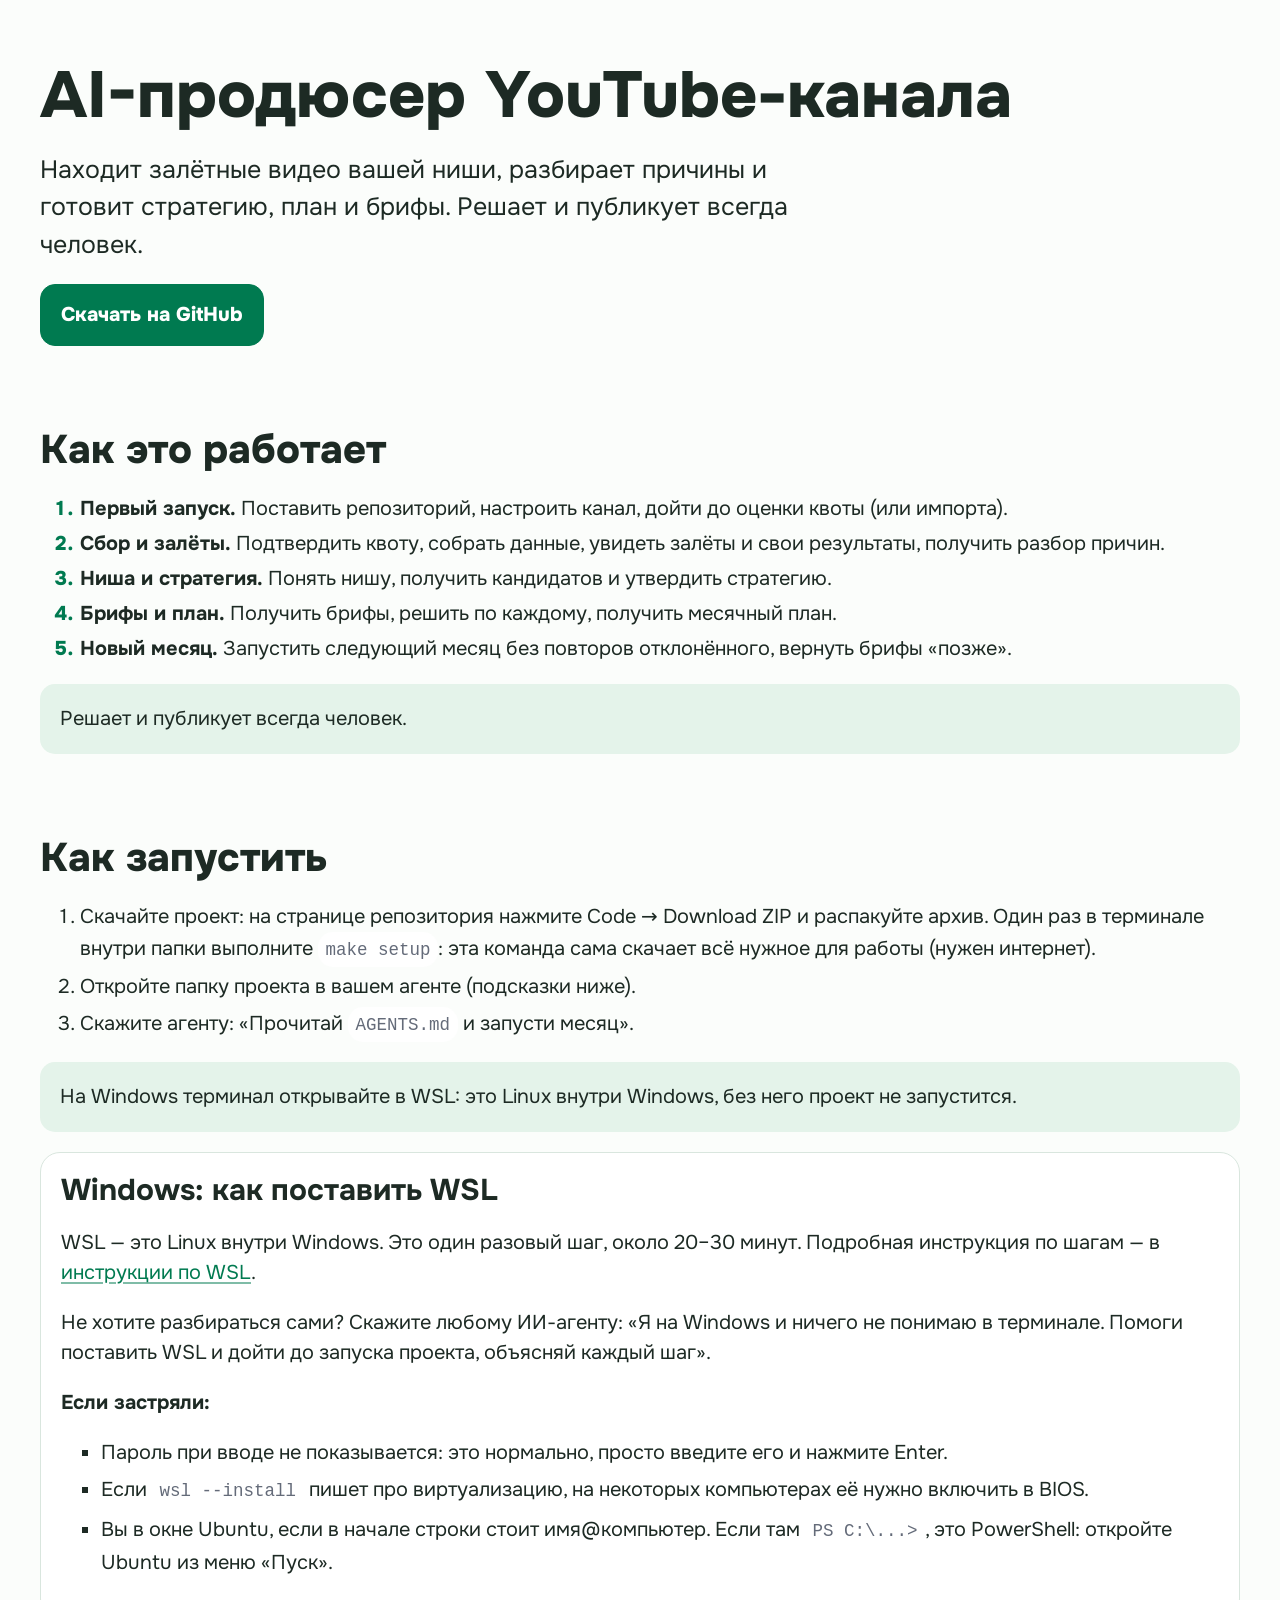
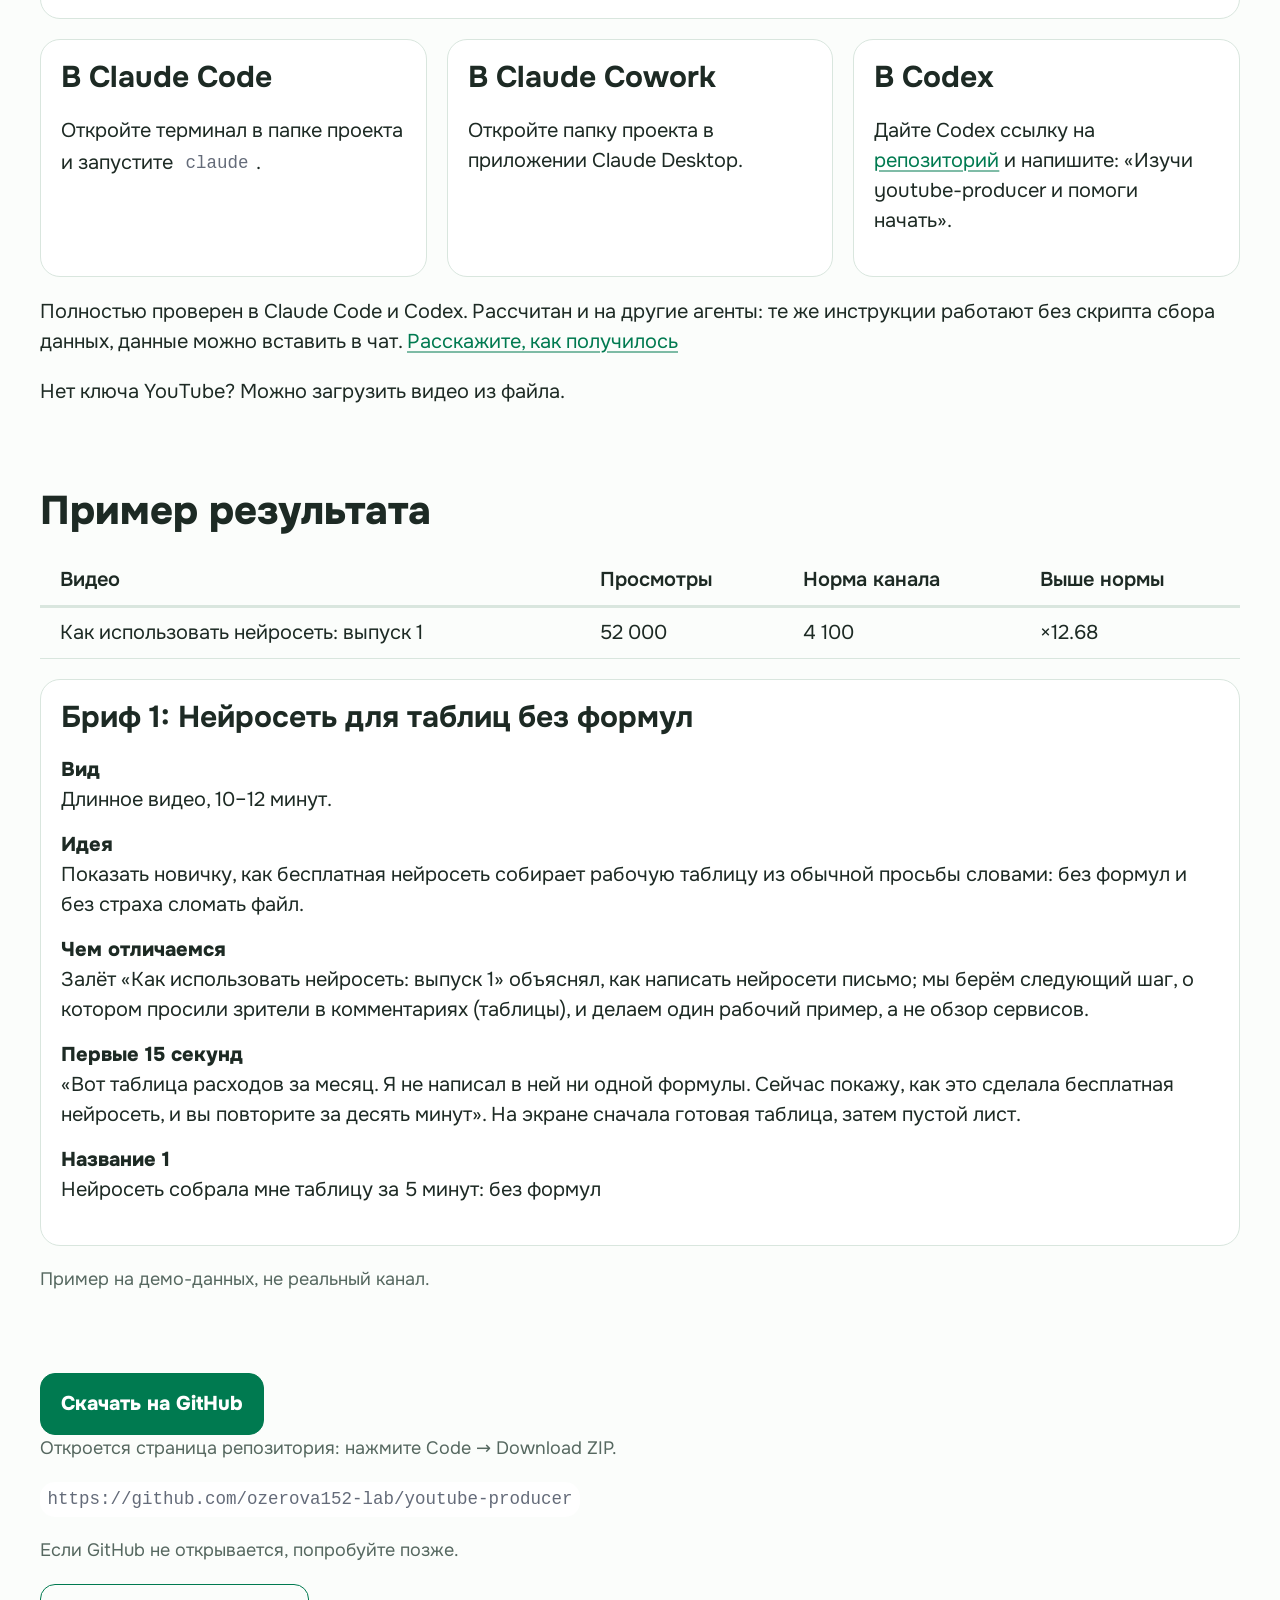
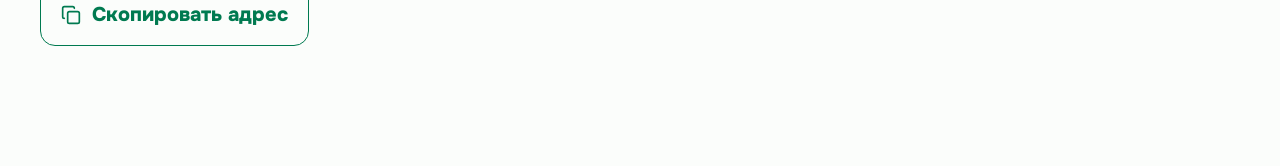
==== commit 4aab8eda: "feat: [T30] rework README for beginners, move details to docs README is now a five-step quick start " ====
--- a/site/index.html
+++ b/site/index.html
@@ -41,7 +41,7 @@
       <p class="note">На Windows терминал открывайте в WSL: это Linux внутри Windows, без него проект не запустится.</p>
       <article id="windows-wsl">
         <h3>Windows: как поставить WSL</h3>
-        <p>WSL — это Linux внутри Windows. Это один разовый шаг, около 20–30 минут. Подробная инструкция по шагам — в <a href="https://github.com/ozerova152-lab/youtube-producer#windows-как-поставить-wsl-один-раз">README</a>.</p>
+        <p>WSL — это Linux внутри Windows. Это один разовый шаг, около 20–30 минут. Подробная инструкция по шагам — в <a href="https://github.com/ozerova152-lab/youtube-producer/blob/main/docs/windows-wsl.md">инструкции по WSL</a>.</p>
         <p>Не хотите разбираться сами? Скажите любому ИИ-агенту: «Я на Windows и ничего не понимаю в терминале. Помоги поставить WSL и дойти до запуска проекта, объясняй каждый шаг».</p>
         <p><strong>Если застряли:</strong></p>
         <ul>
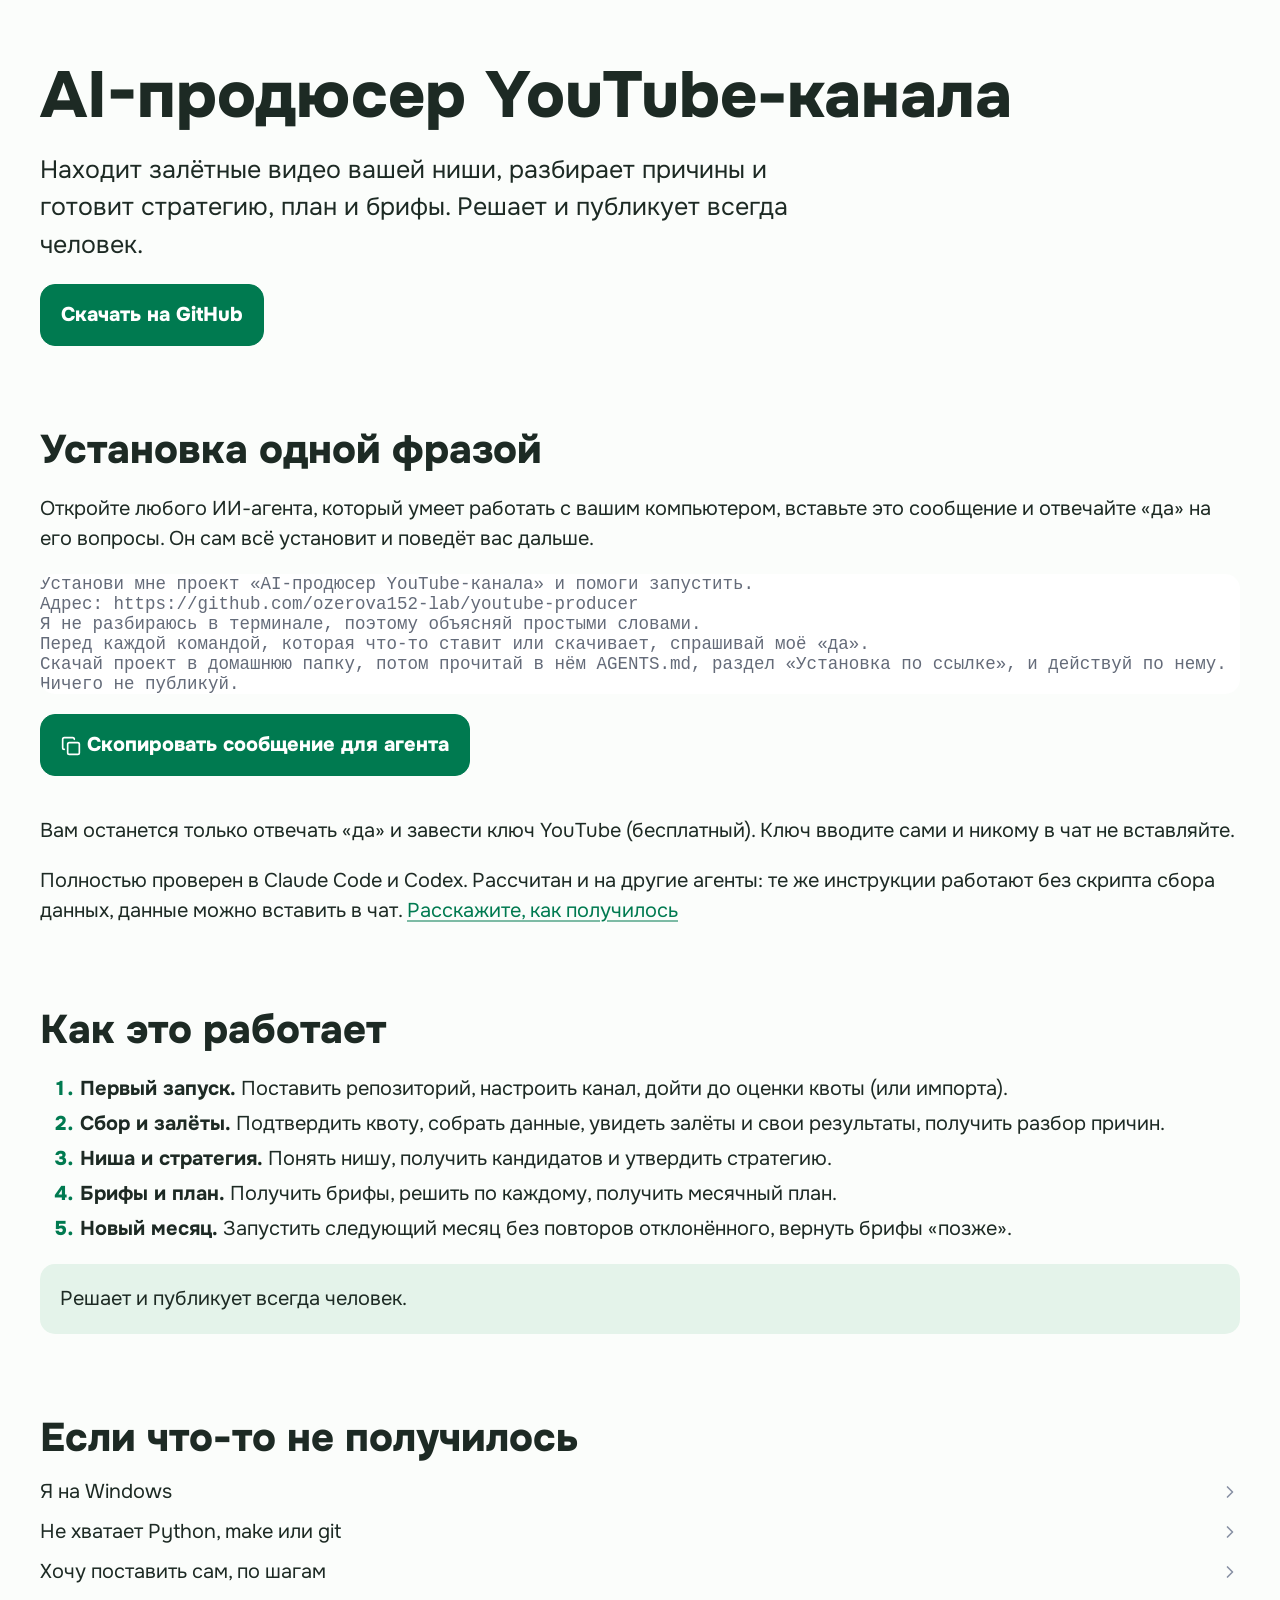
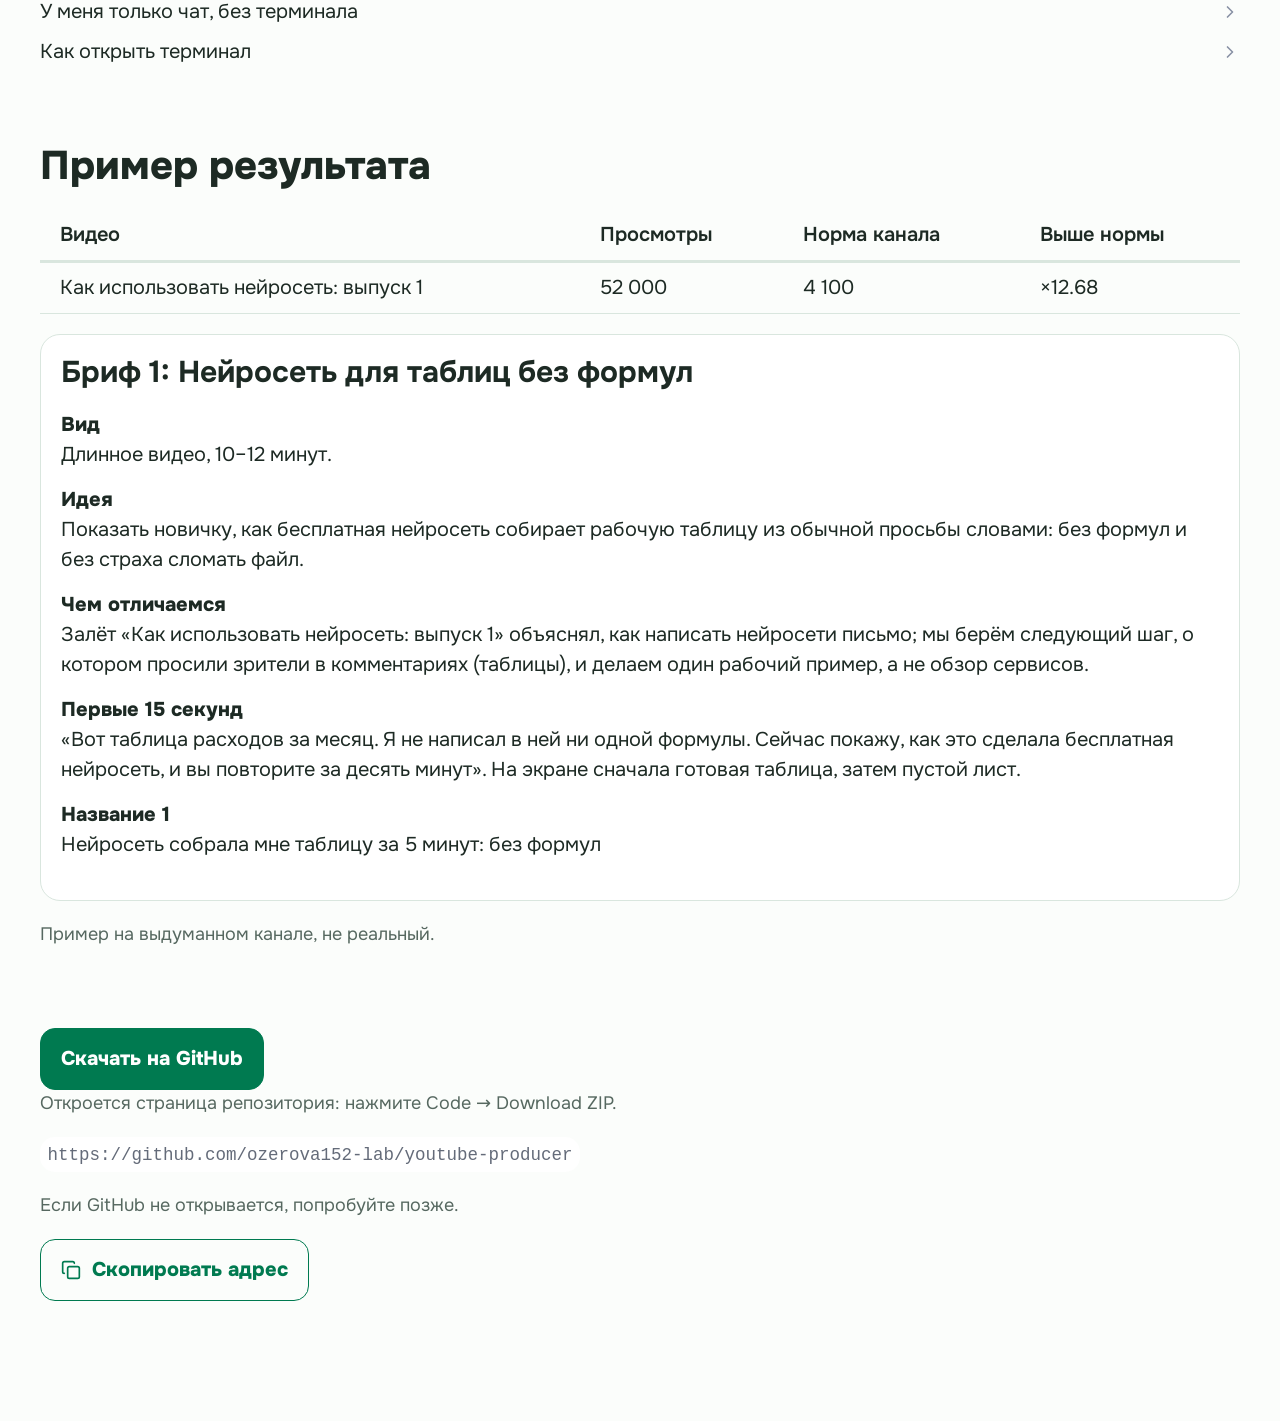
==== commit 3e586464: "feat: [T33] install with one phrase: agent message, AGENTS.md install section, new README and showca" ====
--- a/site/index.html
+++ b/site/index.html
@@ -18,6 +18,27 @@
       <a href="https://github.com/ozerova152-lab/youtube-producer" role="button">Скачать на GitHub</a>
     </header>
 
+    <section id="install-by-link">
+      <h2>Установка одной фразой</h2>
+      <p class="note phone-only">Запускать проект нужно на компьютере. Скопируйте адрес репозитория, чтобы открыть его там.</p>
+      <p>Откройте любого ИИ-агента, который умеет работать с вашим компьютером, вставьте это сообщение и отвечайте «да» на его вопросы. Он сам всё установит и поведёт вас дальше.</p>
+      <pre id="agent-message">Установи мне проект «AI-продюсер YouTube-канала» и помоги запустить.
+Адрес: https://github.com/ozerova152-lab/youtube-producer
+Я не разбираюсь в терминале, поэтому объясняй простыми словами.
+Перед каждой командой, которая что-то ставит или скачивает, спрашивай моё «да».
+Скачай проект в домашнюю папку, потом прочитай в нём AGENTS.md, раздел «Установка по ссылке», и действуй по нему.
+Ничего не публикуй.</pre>
+      <!-- Кнопка нужна только со скриптом: без JavaScript сообщение остаётся текстом, его можно выделить и скопировать. -->
+      <button type="button" id="copy-message" hidden>
+        <svg class="icon icon-copy" aria-hidden="true" xmlns="http://www.w3.org/2000/svg" width="20" height="20" viewBox="0 0 24 24" fill="none" stroke="currentColor" stroke-width="2" stroke-linecap="round" stroke-linejoin="round"><rect width="14" height="14" x="8" y="8" rx="2" ry="2"/><path d="M4 16c-1.1 0-2-.9-2-2V4c0-1.1.9-2 2-2h10c1.1 0 2 .9 2 2"/></svg>
+        <svg class="icon icon-check" aria-hidden="true" xmlns="http://www.w3.org/2000/svg" width="20" height="20" viewBox="0 0 24 24" fill="none" stroke="currentColor" stroke-width="2" stroke-linecap="round" stroke-linejoin="round" hidden><path d="M20 6 9 17l-5-5"/></svg>
+        <span class="label">Скопировать сообщение для агента</span>
+      </button>
+      <p id="copy-message-status" class="caption" role="status"></p>
+      <p>Вам останется только отвечать «да» и завести ключ YouTube (бесплатный). Ключ вводите сами и никому в чат не вставляйте.</p>
+      <p id="status">Полностью проверен в Claude Code и Codex. Рассчитан и на другие агенты: те же инструкции работают без скрипта сбора данных, данные можно вставить в чат. <a href="https://github.com/ozerova152-lab/youtube-producer/issues">Расскажите, как получилось</a></p>
+    </section>
+
     <section id="how-it-works">
       <h2>Как это работает</h2>
       <ol class="steps">
@@ -30,18 +51,12 @@
       <p class="note">Решает и публикует всегда человек.</p>
     </section>
 
-    <section id="how-to-run">
-      <h2>Как запустить</h2>
-      <p class="note phone-only">Запускать проект нужно на компьютере. Скопируйте адрес репозитория, чтобы открыть его там.</p>
-      <ol>
-        <li>Скачайте проект: на странице репозитория нажмите Code → Download ZIP и распакуйте архив. Один раз в терминале внутри папки выполните <code>make setup</code>: эта команда сама скачает всё нужное для работы (нужен интернет).</li>
-        <li>Откройте папку проекта в вашем агенте (подсказки ниже).</li>
-        <li>Скажите агенту: «Прочитай <code>AGENTS.md</code> и запусти месяц».</li>
-      </ol>
-      <p class="note">На Windows терминал открывайте в WSL: это Linux внутри Windows, без него проект не запустится.</p>
-      <article id="windows-wsl">
-        <h3>Windows: как поставить WSL</h3>
-        <p>WSL — это Linux внутри Windows. Это один разовый шаг, около 20–30 минут. Подробная инструкция по шагам — в <a href="https://github.com/ozerova152-lab/youtube-producer/blob/main/docs/windows-wsl.md">инструкции по WSL</a>.</p>
+    <section id="troubleshooting">
+      <h2>Если что-то не получилось</h2>
+      <details id="windows-wsl">
+        <summary>Я на Windows</summary>
+        <p>Если вы запускаете Claude Code или Codex на Windows, один раз нужно поставить WSL: это Linux внутри Windows, один разовый шаг, около 20–30 минут. Для работы в обычном чате WSL не нужен.</p>
+        <p>Агент сам WSL не ставит: нужны права администратора и перезагрузка, он расскажет шаги и подождёт. Подробная инструкция по шагам — в <a href="https://github.com/ozerova152-lab/youtube-producer/blob/main/docs/windows-wsl.md">инструкции по WSL</a>.</p>
         <p>Не хотите разбираться сами? Скажите любому ИИ-агенту: «Я на Windows и ничего не понимаю в терминале. Помоги поставить WSL и дойти до запуска проекта, объясняй каждый шаг».</p>
         <p><strong>Если застряли:</strong></p>
         <ul>
@@ -49,23 +64,41 @@
           <li>Если <code>wsl --install</code> пишет про виртуализацию, на некоторых компьютерах её нужно включить в BIOS.</li>
           <li>Вы в окне Ubuntu, если в начале строки стоит имя@компьютер. Если там <code>PS C:\...&gt;</code>, это PowerShell: откройте Ubuntu из меню «Пуск».</li>
         </ul>
-      </article>
-      <div class="grid">
-        <article>
-          <h3>В Claude Code</h3>
-          <p>Откройте терминал в папке проекта и запустите <code>claude</code>.</p>
-        </article>
-        <article>
-          <h3>В Claude Cowork</h3>
-          <p>Откройте папку проекта в приложении Claude Desktop.</p>
-        </article>
-        <article>
-          <h3>В Codex</h3>
-          <p>Дайте Codex ссылку на <a href="https://github.com/ozerova152-lab/youtube-producer">репозиторий</a> и напишите: «Изучи youtube-producer и помоги начать».</p>
-        </article>
-      </div>
-      <p id="status">Полностью проверен в Claude Code и Codex. Рассчитан и на другие агенты: те же инструкции работают без скрипта сбора данных, данные можно вставить в чат. <a href="https://github.com/ozerova152-lab/youtube-producer/issues">Расскажите, как получилось</a></p>
-      <p>Нет ключа YouTube? Можно загрузить видео из файла.</p>
+      </details>
+      <details id="missing-tools">
+        <summary>Не хватает Python, make или git</summary>
+        <p>Это маленькие программы, без которых проект не запускается: Python запускает скрипт, <code>git</code> скачивает проект, <code>make</code> запускает готовые команды. Агент скажет, чего не хватает, и подскажет команду. Команды с паролем администратора вводите сами: агент пароль не знает.</p>
+      </details>
+      <details id="manual-install">
+        <summary>Хочу поставить сам, по шагам</summary>
+        <ol>
+          <li>Скачайте проект: на странице репозитория нажмите Code → Download ZIP и распакуйте архив. Один раз в терминале внутри папки выполните <code>make setup</code>: эта команда сама скачает всё нужное для работы (нужен интернет).</li>
+          <li>Откройте папку проекта в вашем агенте (подсказки ниже).</li>
+          <li>Скажите агенту: «Прочитай <code>AGENTS.md</code> и запусти месяц».</li>
+        </ol>
+        <div class="grid">
+          <article>
+            <h3>В Claude Code</h3>
+            <p>Откройте терминал в папке проекта и запустите <code>claude</code>.</p>
+          </article>
+          <article>
+            <h3>В Claude Cowork</h3>
+            <p>Откройте папку проекта в приложении Claude Desktop.</p>
+          </article>
+          <article>
+            <h3>В Codex</h3>
+            <p>Дайте Codex ссылку на <a href="https://github.com/ozerova152-lab/youtube-producer">репозиторий</a> и напишите: «Изучи youtube-producer и помоги начать».</p>
+          </article>
+        </div>
+      </details>
+      <details id="chat-only">
+        <summary>У меня только чат, без терминала</summary>
+        <p>Установка не нужна. Дайте чату файл <code>AGENTS.md</code> и напишите «запусти месяц»: данные о видео вы вставляете в чат, результаты чат присылает текстом.</p>
+      </details>
+      <details id="terminal">
+        <summary>Как открыть терминал</summary>
+        <p>Терминал — окно, куда печатают команды вместо кликов мышью. Mac: Cmd+Пробел и слово «Терминал». Linux: Ctrl+Alt+T. Windows: «Пуск» и Ubuntu (после установки WSL).</p>
+      </details>
     </section>
 
     <!-- Пример взят из examples/demo: таблица залётов из report.md демо-запуска, бриф из examples/demo/expected/briefs/01.md. -->
@@ -96,7 +129,7 @@
           <dd>Нейросеть собрала мне таблицу за 5 минут: без формул</dd>
         </dl>
       </article>
-      <p class="caption">Пример на демо-данных, не реальный канал.</p>
+      <p class="caption">Пример на выдуманном канале, не реальный.</p>
     </section>
 
     <section id="download" class="download">
@@ -117,37 +150,46 @@
 
   <script>
     (function () {
-      var button = document.getElementById("copy-address");
-      var address = document.getElementById("repo-address");
-      var status = document.getElementById("copy-status");
-      var label = button.querySelector(".label");
-      var iconCopy = button.querySelector(".icon-copy");
-      var iconCheck = button.querySelector(".icon-check");
-      var timer;
+      function setupCopy(buttonId, sourceId, statusId, idleText, doneText, failText) {
+        var button = document.getElementById(buttonId);
+        var source = document.getElementById(sourceId);
+        var status = document.getElementById(statusId);
+        var label = button.querySelector(".label");
+        var iconCopy = button.querySelector(".icon-copy");
+        var iconCheck = button.querySelector(".icon-check");
+        var timer;
 
-      function reset() {
-        label.textContent = "Скопировать адрес";
-        iconCopy.hidden = false;
-        iconCheck.hidden = true;
+        function reset() {
+          label.textContent = idleText;
+          iconCopy.hidden = false;
+          iconCheck.hidden = true;
+        }
+
+        button.hidden = false;
+        button.addEventListener("click", function () {
+          clearTimeout(timer);
+          status.textContent = "";
+          var copied = navigator.clipboard
+            ? navigator.clipboard.writeText(source.textContent)
+            : Promise.reject(new Error("clipboard unavailable"));
+          copied.then(function () {
+            label.textContent = doneText;
+            iconCopy.hidden = true;
+            iconCheck.hidden = false;
+            timer = setTimeout(reset, 3000);
+          }, function () {
+            reset();
+            status.textContent = failText;
+          });
+        });
       }
 
-      button.hidden = false;
-      button.addEventListener("click", function () {
-        clearTimeout(timer);
-        status.textContent = "";
-        var copied = navigator.clipboard
-          ? navigator.clipboard.writeText(address.textContent)
-          : Promise.reject(new Error("clipboard unavailable"));
-        copied.then(function () {
-          label.textContent = "Адрес скопирован";
-          iconCopy.hidden = true;
-          iconCheck.hidden = false;
-          timer = setTimeout(reset, 3000);
-        }, function () {
-          reset();
-          status.textContent = "Не получилось скопировать. Выделите адрес вручную";
-        });
-      });
+      setupCopy("copy-message", "agent-message", "copy-message-status",
+        "Скопировать сообщение для агента", "Сообщение скопировано",
+        "Не получилось скопировать. Выделите сообщение вручную");
+      setupCopy("copy-address", "repo-address", "copy-status",
+        "Скопировать адрес", "Адрес скопирован",
+        "Не получилось скопировать. Выделите адрес вручную");
     })();
   </script>
 </body>
--- a/site/theme.css
+++ b/site/theme.css
@@ -153,3 +153,13 @@
   margin-left: 0;
   margin-bottom: 0.75rem;
 }
+
+/* Сообщение для агента: переносится по словам, чтобы на телефоне не было прокрутки вбок. */
+#agent-message {
+  white-space: pre-wrap;
+  overflow-wrap: anywhere;
+}
+
+details {
+  margin-bottom: var(--pico-spacing);
+}
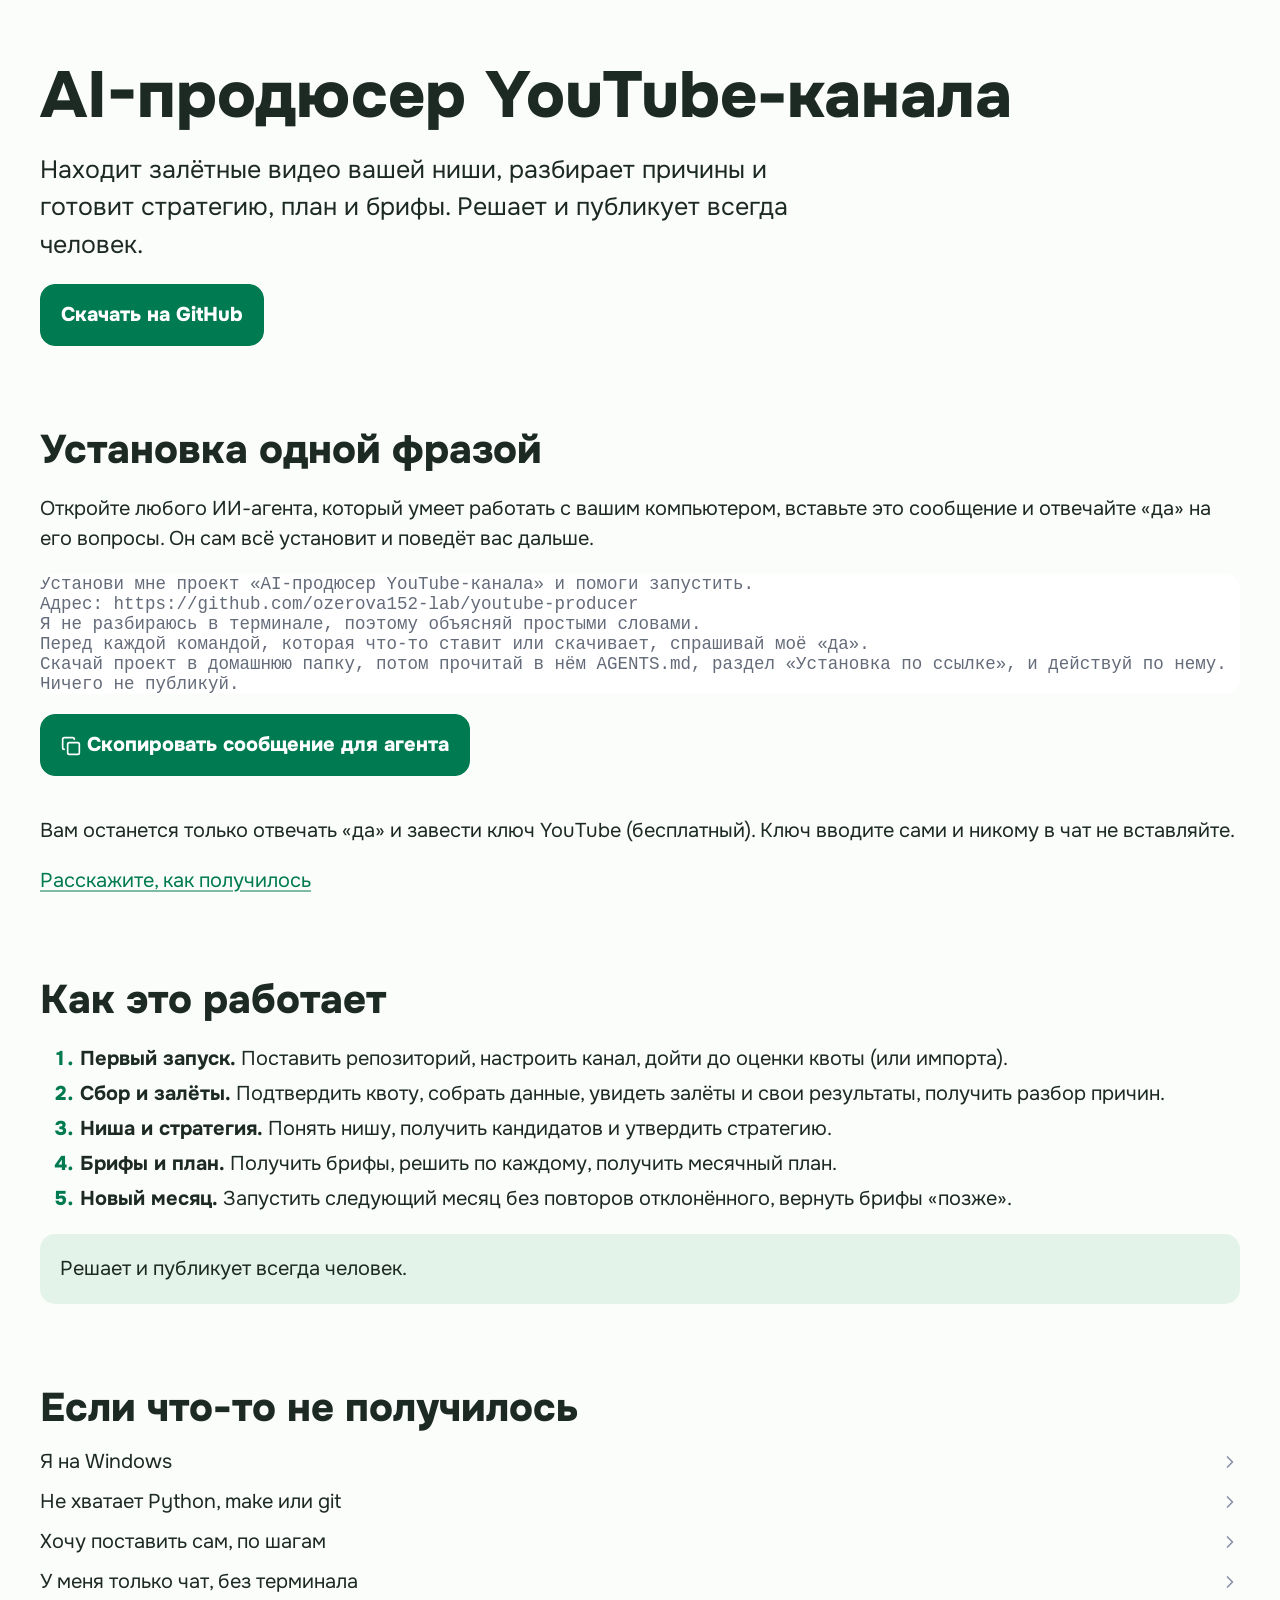
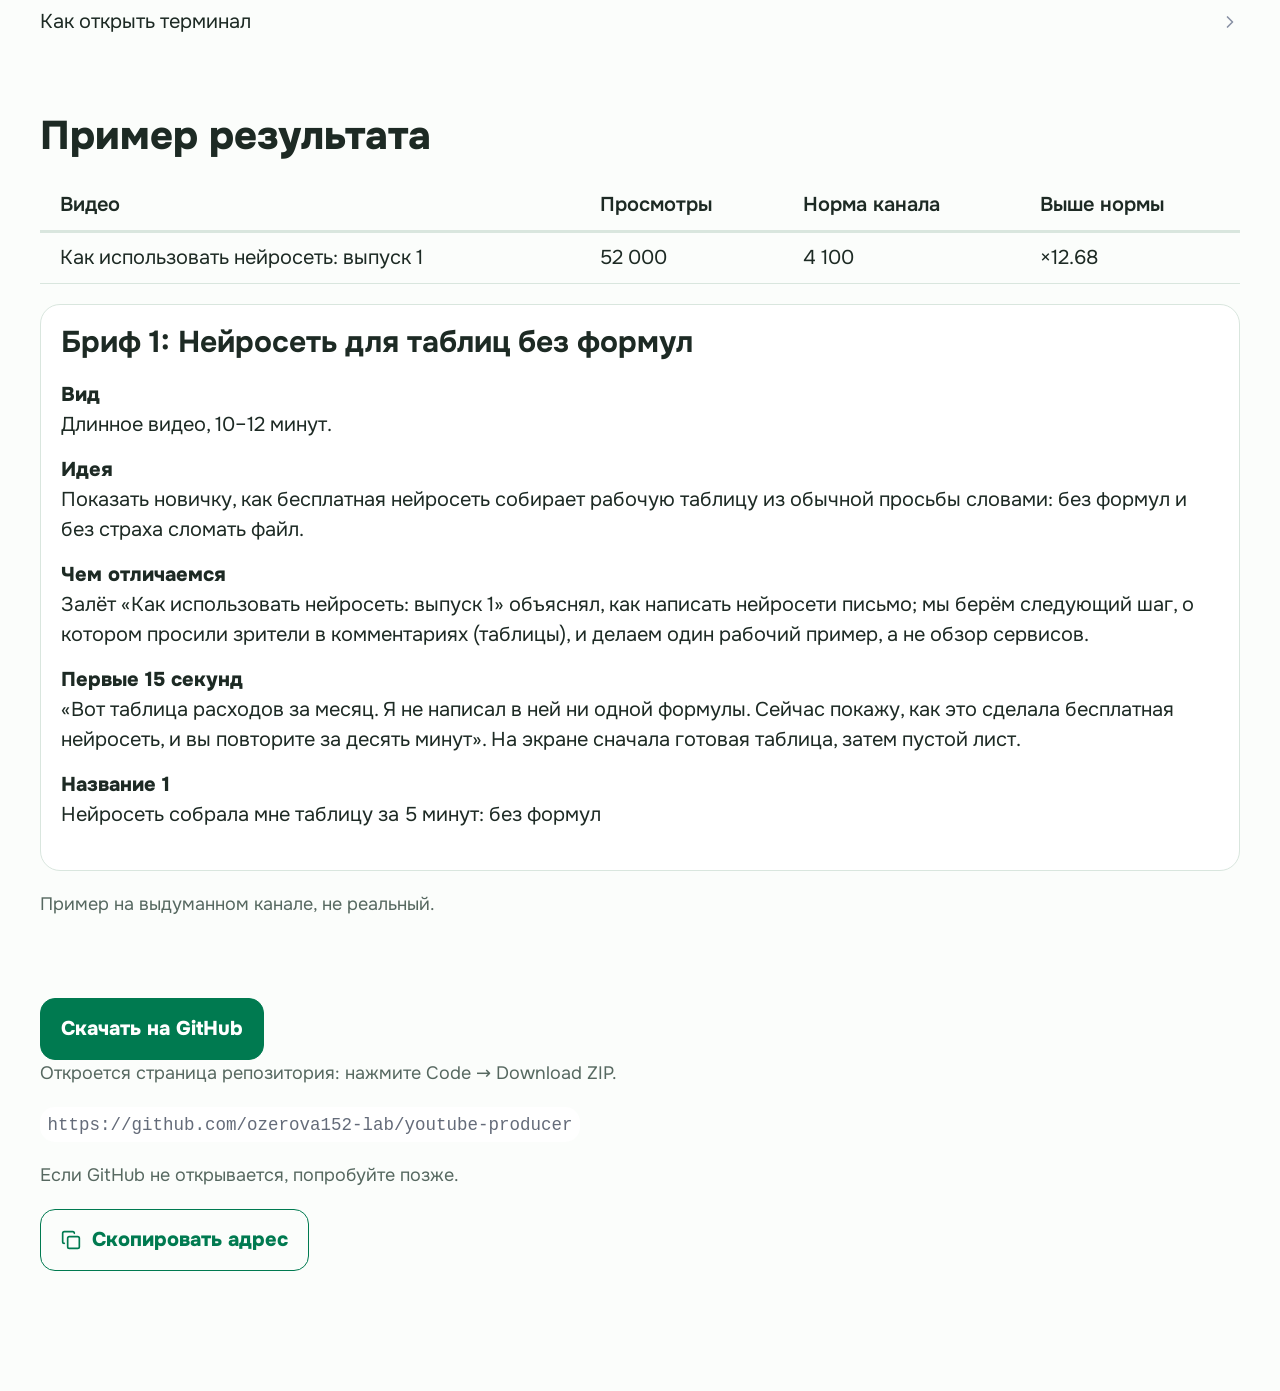
==== commit b41cf846: "fix: [T34] remove verification notes from README and showcase README, README.en.md and the showcase " ====
--- a/site/index.html
+++ b/site/index.html
@@ -36,7 +36,7 @@
       </button>
       <p id="copy-message-status" class="caption" role="status"></p>
       <p>Вам останется только отвечать «да» и завести ключ YouTube (бесплатный). Ключ вводите сами и никому в чат не вставляйте.</p>
-      <p id="status">Полностью проверен в Claude Code и Codex. Рассчитан и на другие агенты: те же инструкции работают без скрипта сбора данных, данные можно вставить в чат. <a href="https://github.com/ozerova152-lab/youtube-producer/issues">Расскажите, как получилось</a></p>
+      <p id="feedback"><a href="https://github.com/ozerova152-lab/youtube-producer/issues">Расскажите, как получилось</a></p>
     </section>
 
     <section id="how-it-works">
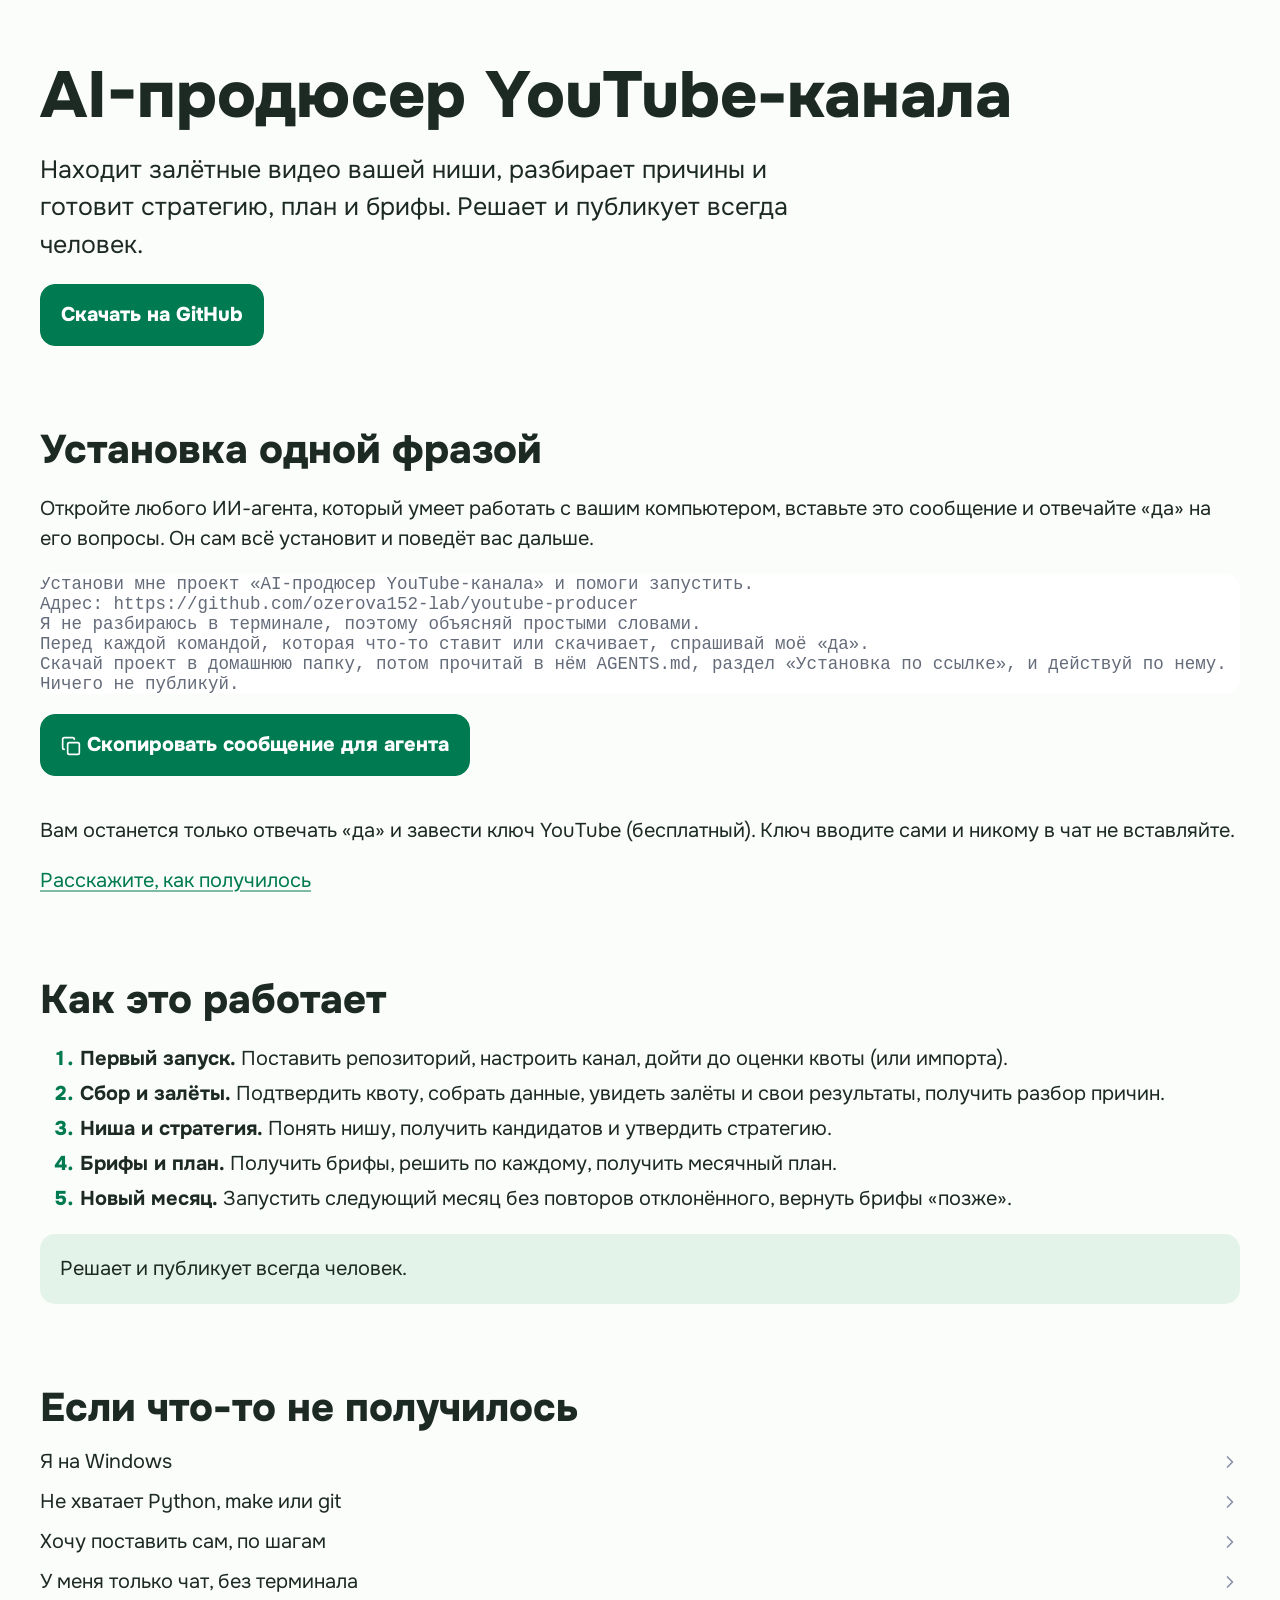
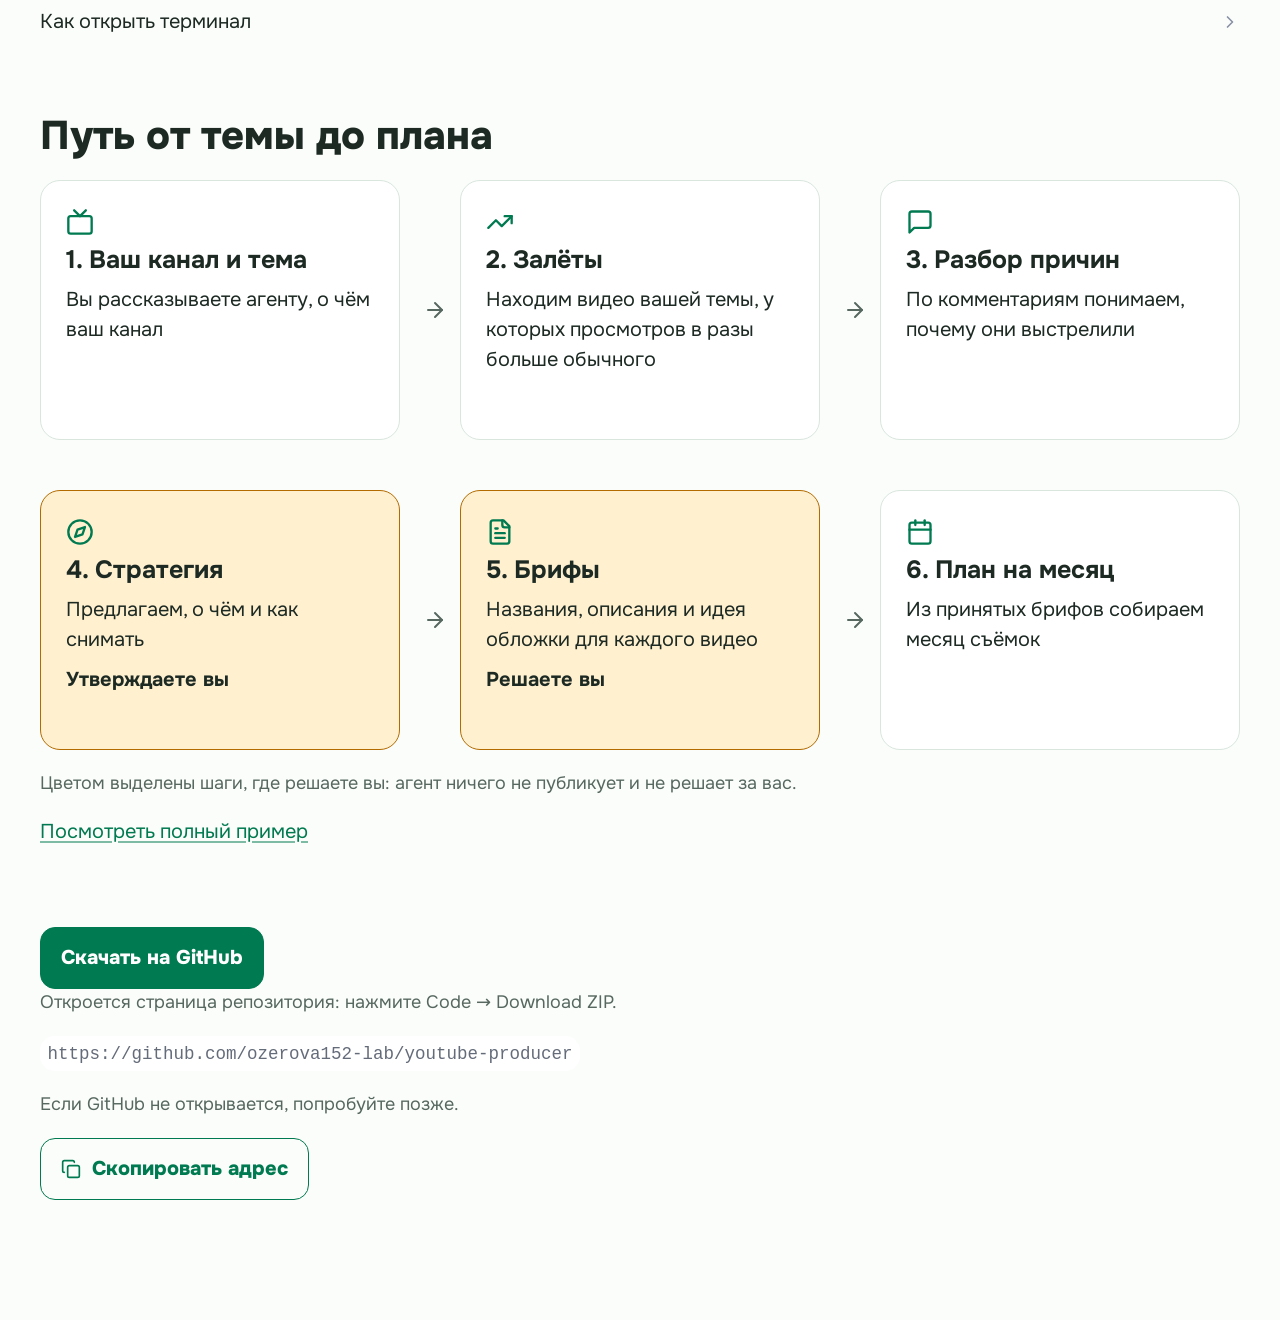
==== commit 14bac966: "feat: [T37] showcase scheme "from topic to plan" instead of the example block The example (virals ta" ====
--- a/site/index.html
+++ b/site/index.html
@@ -93,7 +93,7 @@
       </details>
       <details id="chat-only">
         <summary>У меня только чат, без терминала</summary>
-        <p>Установка не нужна. Дайте чату файл <code>AGENTS.md</code> и напишите «запусти месяц»: данные о видео вы вставляете в чат, результаты чат присылает текстом.</p>
+        <p>Установка не нужна. Дайте чату файл <code>AGENTS.md</code> и напишите «запусти месяц»: любые данные о видео (таблицу, файл, выгрузку) вы вставляете в чат, результаты чат присылает текстом.</p>
       </details>
       <details id="terminal">
         <summary>Как открыть терминал</summary>
@@ -101,35 +101,50 @@
       </details>
     </section>
 
-    <!-- Пример взят из examples/demo: таблица залётов из report.md демо-запуска, бриф из examples/demo/expected/briefs/01.md. -->
-    <section id="example">
-      <h2>Пример результата</h2>
-      <figure>
-        <table>
-          <thead>
-            <tr><th scope="col">Видео</th><th scope="col">Просмотры</th><th scope="col">Норма канала</th><th scope="col">Выше нормы</th></tr>
-          </thead>
-          <tbody>
-            <tr><td>Как использовать нейросеть: выпуск 1</td><td>52 000</td><td>4 100</td><td>×12.68</td></tr>
-          </tbody>
-        </table>
-      </figure>
-      <article>
-        <h3>Бриф 1: Нейросеть для таблиц без формул</h3>
-        <dl>
-          <dt>Вид</dt>
-          <dd>Длинное видео, 10–12 минут.</dd>
-          <dt>Идея</dt>
-          <dd>Показать новичку, как бесплатная нейросеть собирает рабочую таблицу из обычной просьбы словами: без формул и без страха сломать файл.</dd>
-          <dt>Чем отличаемся</dt>
-          <dd>Залёт «Как использовать нейросеть: выпуск 1» объяснял, как написать нейросети письмо; мы берём следующий шаг, о котором просили зрители в комментариях (таблицы), и делаем один рабочий пример, а не обзор сервисов.</dd>
-          <dt>Первые 15 секунд</dt>
-          <dd>«Вот таблица расходов за месяц. Я не написал в ней ни одной формулы. Сейчас покажу, как это сделала бесплатная нейросеть, и вы повторите за десять минут». На экране сначала готовая таблица, затем пустой лист.</dd>
-          <dt>Название 1</dt>
-          <dd>Нейросеть собрала мне таблицу за 5 минут: без формул</dd>
-        </dl>
-      </article>
-      <p class="caption">Пример на выдуманном канале, не реальный.</p>
+    <section id="scheme">
+      <h2>Путь от темы до плана</h2>
+      <ol class="scheme">
+        <li>
+          <svg class="icon" aria-hidden="true" xmlns="http://www.w3.org/2000/svg" width="28" height="28" viewBox="0 0 24 24" fill="none" stroke="currentColor" stroke-width="2" stroke-linecap="round" stroke-linejoin="round"><rect width="20" height="15" x="2" y="7" rx="2" ry="2"/><polyline points="17 2 12 7 7 2"/></svg>
+          <h3><span class="number">1.</span> Ваш канал и тема</h3>
+          <p>Вы рассказываете агенту, о чём ваш канал</p>
+          <svg class="arrow" aria-hidden="true" xmlns="http://www.w3.org/2000/svg" width="24" height="24" viewBox="0 0 24 24" fill="none" stroke="currentColor" stroke-width="2" stroke-linecap="round" stroke-linejoin="round"><path d="M5 12h14"/><path d="m12 5 7 7-7 7"/></svg>
+        </li>
+        <li>
+          <svg class="icon" aria-hidden="true" xmlns="http://www.w3.org/2000/svg" width="28" height="28" viewBox="0 0 24 24" fill="none" stroke="currentColor" stroke-width="2" stroke-linecap="round" stroke-linejoin="round"><polyline points="22 7 13.5 15.5 8.5 10.5 2 17"/><polyline points="16 7 22 7 22 13"/></svg>
+          <h3><span class="number">2.</span> Залёты</h3>
+          <p>Находим видео вашей темы, у которых просмотров в разы больше обычного</p>
+          <svg class="arrow" aria-hidden="true" xmlns="http://www.w3.org/2000/svg" width="24" height="24" viewBox="0 0 24 24" fill="none" stroke="currentColor" stroke-width="2" stroke-linecap="round" stroke-linejoin="round"><path d="M5 12h14"/><path d="m12 5 7 7-7 7"/></svg>
+        </li>
+        <li>
+          <svg class="icon" aria-hidden="true" xmlns="http://www.w3.org/2000/svg" width="28" height="28" viewBox="0 0 24 24" fill="none" stroke="currentColor" stroke-width="2" stroke-linecap="round" stroke-linejoin="round"><path d="M21 15a2 2 0 0 1-2 2H7l-4 4V5a2 2 0 0 1 2-2h14a2 2 0 0 1 2 2z"/></svg>
+          <h3><span class="number">3.</span> Разбор причин</h3>
+          <p>По комментариям понимаем, почему они выстрелили</p>
+          <svg class="arrow" aria-hidden="true" xmlns="http://www.w3.org/2000/svg" width="24" height="24" viewBox="0 0 24 24" fill="none" stroke="currentColor" stroke-width="2" stroke-linecap="round" stroke-linejoin="round"><path d="M5 12h14"/><path d="m12 5 7 7-7 7"/></svg>
+        </li>
+        <li class="decision">
+          <svg class="icon" aria-hidden="true" xmlns="http://www.w3.org/2000/svg" width="28" height="28" viewBox="0 0 24 24" fill="none" stroke="currentColor" stroke-width="2" stroke-linecap="round" stroke-linejoin="round"><circle cx="12" cy="12" r="10"/><polygon points="16.24 7.76 14.12 14.12 7.76 16.24 9.88 9.88 16.24 7.76"/></svg>
+          <h3><span class="number">4.</span> Стратегия</h3>
+          <p>Предлагаем, о чём и как снимать</p>
+          <strong class="who">Утверждаете вы</strong>
+          <svg class="arrow" aria-hidden="true" xmlns="http://www.w3.org/2000/svg" width="24" height="24" viewBox="0 0 24 24" fill="none" stroke="currentColor" stroke-width="2" stroke-linecap="round" stroke-linejoin="round"><path d="M5 12h14"/><path d="m12 5 7 7-7 7"/></svg>
+        </li>
+        <li class="decision">
+          <svg class="icon" aria-hidden="true" xmlns="http://www.w3.org/2000/svg" width="28" height="28" viewBox="0 0 24 24" fill="none" stroke="currentColor" stroke-width="2" stroke-linecap="round" stroke-linejoin="round"><path d="M15 2H6a2 2 0 0 0-2 2v16a2 2 0 0 0 2 2h12a2 2 0 0 0 2-2V7Z"/><path d="M14 2v4a2 2 0 0 0 2 2h4"/><path d="M10 9H8"/><path d="M16 13H8"/><path d="M16 17H8"/></svg>
+          <h3><span class="number">5.</span> Брифы</h3>
+          <p>Названия, описания и идея обложки для каждого видео</p>
+          <strong class="who">Решаете вы</strong>
+          <svg class="arrow" aria-hidden="true" xmlns="http://www.w3.org/2000/svg" width="24" height="24" viewBox="0 0 24 24" fill="none" stroke="currentColor" stroke-width="2" stroke-linecap="round" stroke-linejoin="round"><path d="M5 12h14"/><path d="m12 5 7 7-7 7"/></svg>
+        </li>
+        <li>
+          <svg class="icon" aria-hidden="true" xmlns="http://www.w3.org/2000/svg" width="28" height="28" viewBox="0 0 24 24" fill="none" stroke="currentColor" stroke-width="2" stroke-linecap="round" stroke-linejoin="round"><rect width="18" height="18" x="3" y="4" rx="2" ry="2"/><line x1="16" x2="16" y1="2" y2="6"/><line x1="8" x2="8" y1="2" y2="6"/><line x1="3" x2="21" y1="10" y2="10"/></svg>
+          <h3><span class="number">6.</span> План на месяц</h3>
+          <p>Из принятых брифов собираем месяц съёмок</p>
+          <svg class="arrow" aria-hidden="true" xmlns="http://www.w3.org/2000/svg" width="24" height="24" viewBox="0 0 24 24" fill="none" stroke="currentColor" stroke-width="2" stroke-linecap="round" stroke-linejoin="round"><path d="M5 12h14"/><path d="m12 5 7 7-7 7"/></svg>
+        </li>
+      </ol>
+      <p class="caption">Цветом выделены шаги, где решаете вы: агент ничего не публикует и не решает за вас.</p>
+      <p><a href="https://github.com/ozerova152-lab/youtube-producer/tree/main/examples/demo/expected">Посмотреть полный пример</a></p>
     </section>
 
     <section id="download" class="download">
--- a/site/theme.css
+++ b/site/theme.css
@@ -50,6 +50,8 @@
   --pico-code-background-color: #ffffff;
 
   --note-background: #e4f3ea;
+  --decision-background: #fff0cf;
+  --decision-border: #b36b00;
 }
 
 h1,
@@ -163,3 +165,82 @@
 details {
   margin-bottom: var(--pico-spacing);
 }
+
+/* Схема «Путь от темы до плана»: квадратики друг под другом на телефоне, сетка 3×2 на компьютере.
+   Шаги, где решает человек, выделены цветом и подписаны словами (цвет не единственный признак). */
+.scheme {
+  list-style: none;
+  padding: 0;
+  margin: 0 0 1rem;
+  display: grid;
+  grid-template-columns: 1fr;
+  gap: 2.5rem;
+}
+
+.scheme li {
+  position: relative;
+  margin: 0;
+  padding: 1.25rem;
+  border: var(--pico-border-width) solid var(--pico-card-border-color);
+  border-radius: 1rem;
+  background: var(--pico-card-background-color);
+}
+
+.scheme li.decision {
+  background: var(--decision-background);
+  border-color: var(--decision-border);
+}
+
+.scheme h3 {
+  margin: 0.5rem 0;
+  --pico-font-size: 1.25rem;
+}
+
+.scheme p {
+  margin-bottom: 0.5rem;
+}
+
+.scheme .icon {
+  color: var(--pico-primary);
+}
+
+.scheme .who {
+  display: inline-block;
+}
+
+/* Стрелка к следующему шагу: вниз под квадратиком (телефон), вправо на компьютере. */
+.scheme .arrow {
+  position: absolute;
+  left: 50%;
+  bottom: -2.1rem;
+  transform: translateX(-50%) rotate(90deg);
+  color: var(--pico-muted-color);
+}
+
+.scheme li:last-child .arrow {
+  display: none;
+}
+
+@media (min-width: 768px) {
+  .scheme {
+    grid-template-columns: repeat(3, 1fr);
+    gap: 2.5rem 3rem;
+  }
+
+  .scheme li {
+    min-height: 13rem;
+  }
+
+  .scheme .arrow {
+    left: auto;
+    right: -2.4rem;
+    top: 50%;
+    bottom: auto;
+    transform: translateY(-50%);
+  }
+
+  /* В конце ряда стрелка вправо ни к чему: порядок задают номера. */
+  .scheme li:nth-child(3n) .arrow {
+    display: none;
+  }
+}
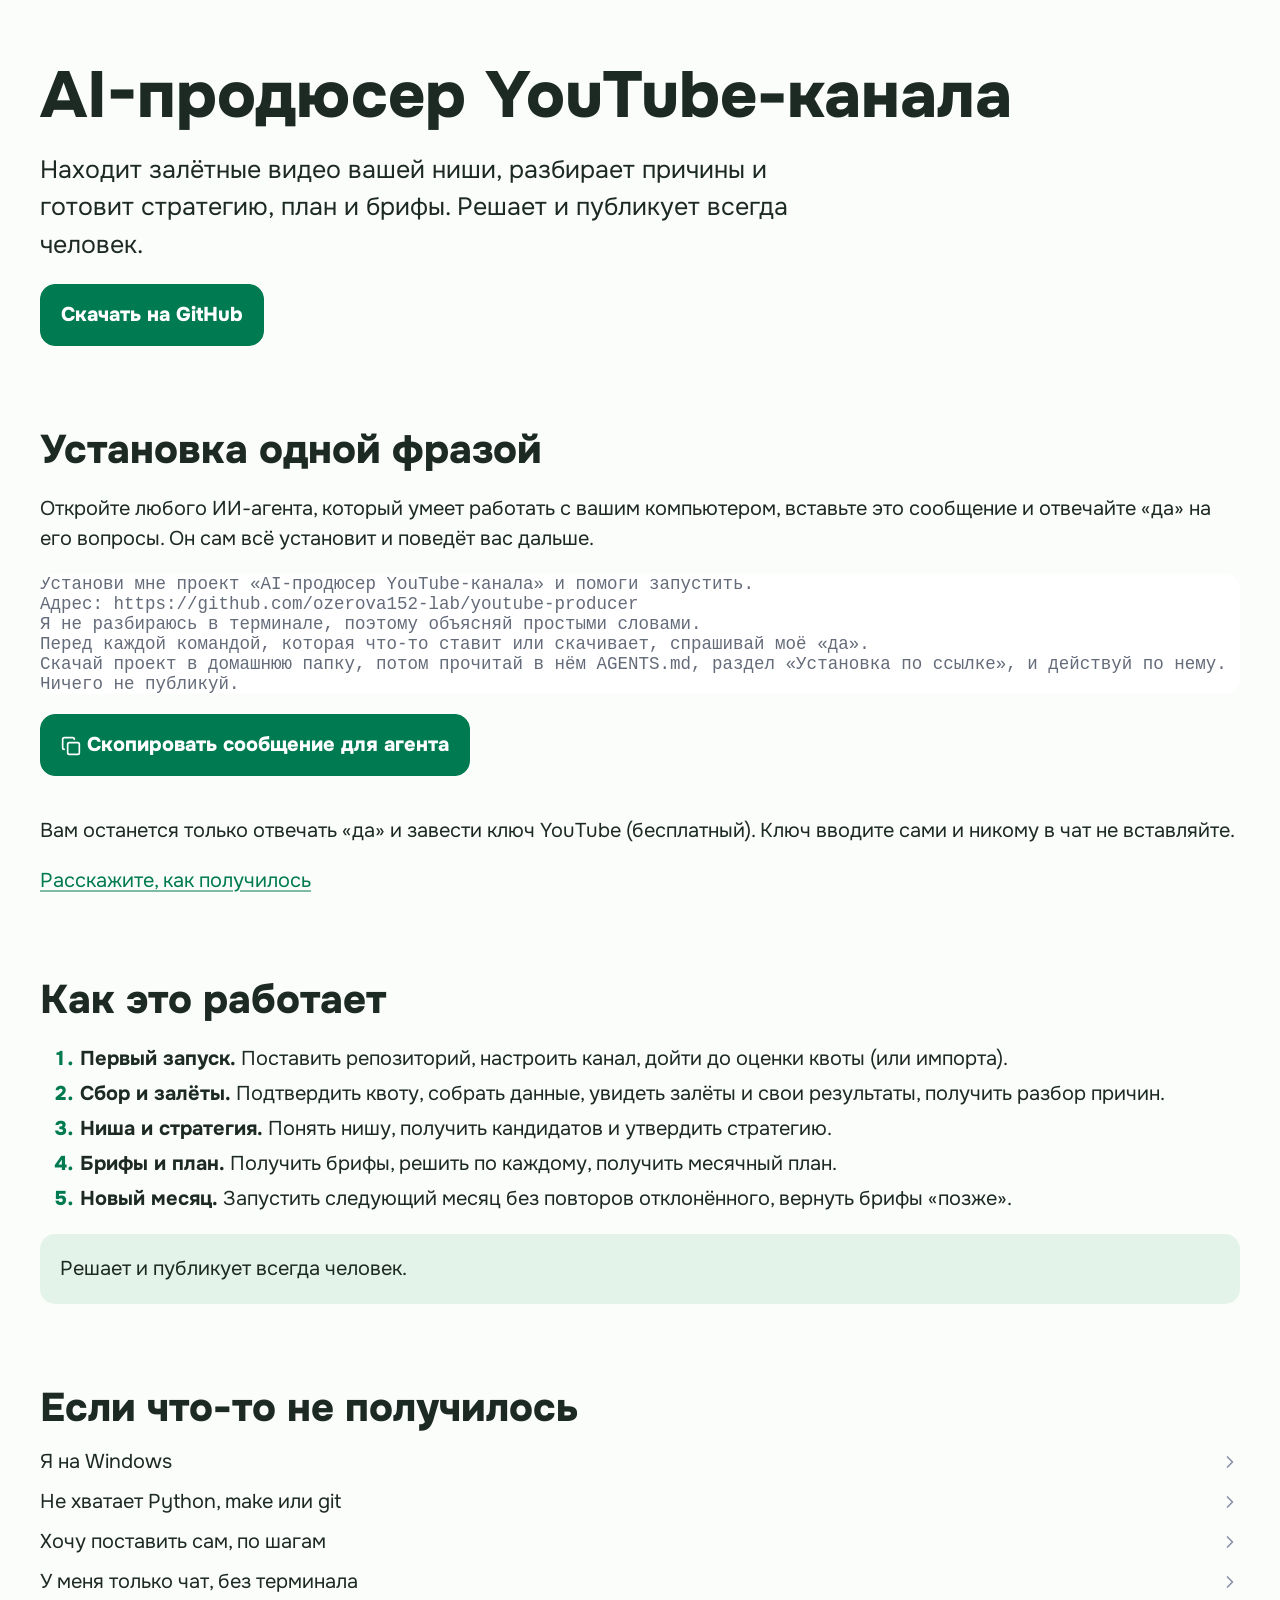
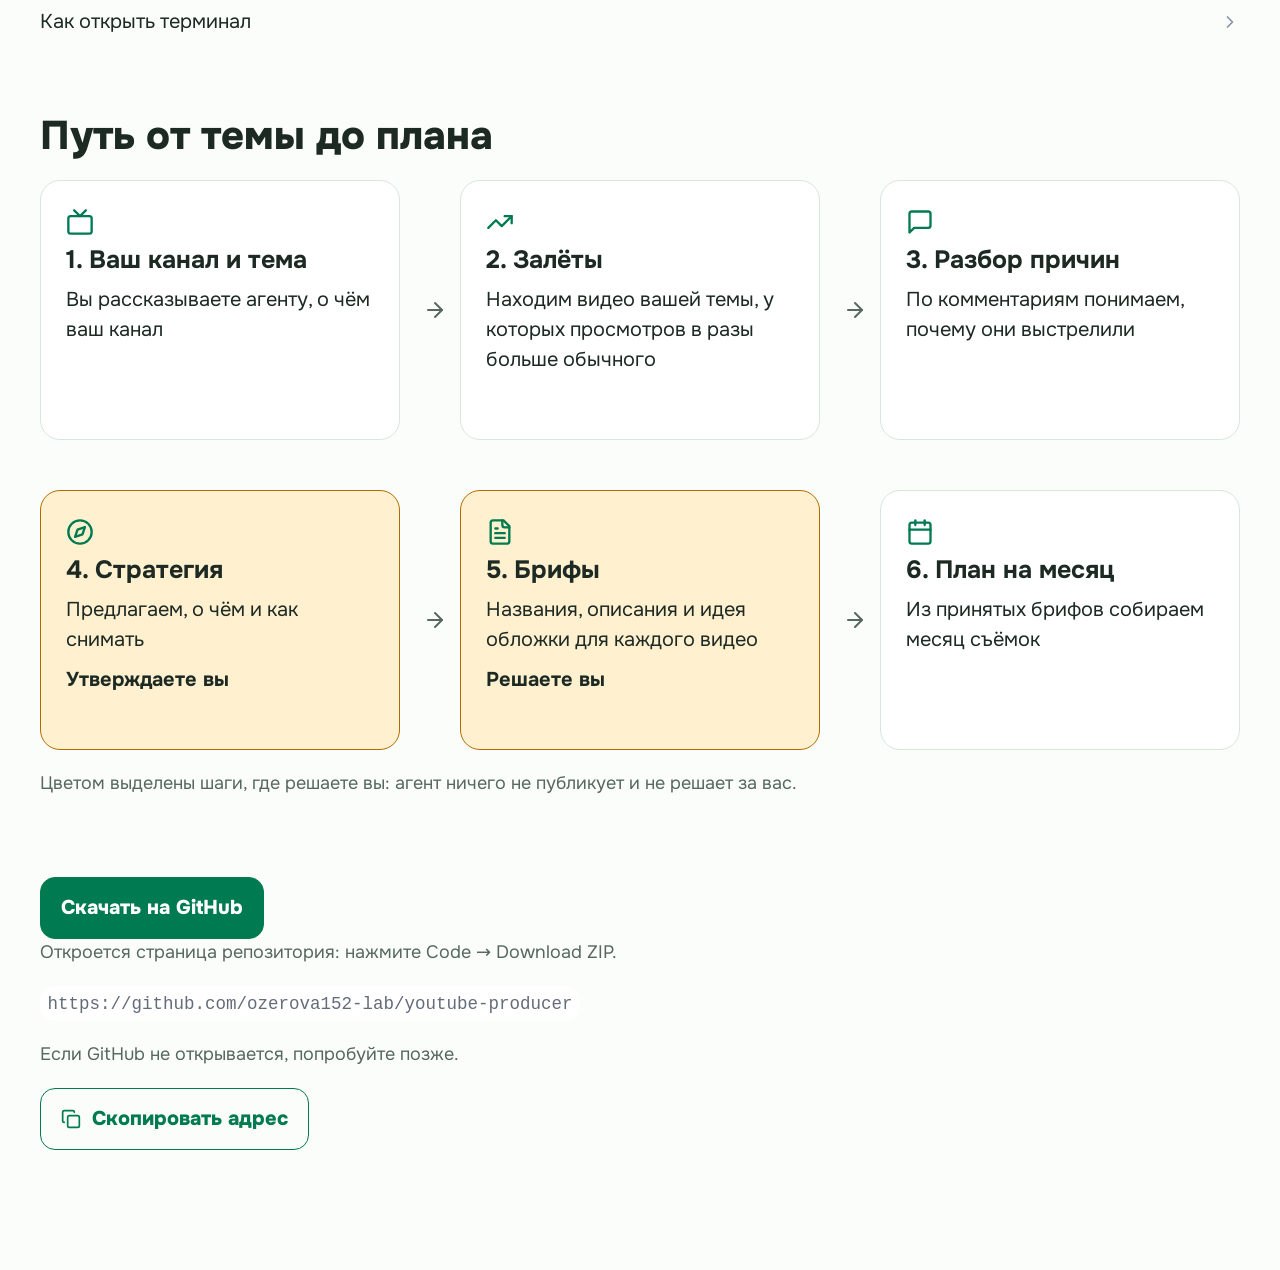
==== commit b93eb0a1: "Add the local YouTube Producer board" ====
--- a/site/index.html
+++ b/site/index.html
@@ -5,6 +5,20 @@
   <meta name="viewport" content="width=device-width, initial-scale=1">
   <title>AI-продюсер YouTube-канала</title>
   <meta name="description" content="Находит залётные видео вашей ниши, разбирает причины и готовит стратегию, план и брифы. Решает и публикует всегда человек.">
+  <link rel="canonical" href="https://ozerova152-lab.github.io/youtube-producer/">
+  <meta property="og:type" content="website">
+  <meta property="og:locale" content="ru_RU">
+  <meta property="og:site_name" content="AI-продюсер YouTube-канала">
+  <meta property="og:title" content="AI-продюсер YouTube-канала">
+  <meta property="og:description" content="Находит залётные видео вашей ниши, разбирает причины и готовит стратегию, план и брифы. Решает и публикует всегда человек.">
+  <meta property="og:url" content="https://ozerova152-lab.github.io/youtube-producer/">
+  <meta property="og:image" content="https://ozerova152-lab.github.io/youtube-producer/assets/cover-producer.jpg">
+  <meta property="og:image:width" content="1500">
+  <meta property="og:image:height" content="500">
+  <meta name="twitter:card" content="summary_large_image">
+  <meta name="twitter:title" content="AI-продюсер YouTube-канала">
+  <meta name="twitter:description" content="Находит залётные видео вашей ниши, разбирает причины и готовит стратегию, план и брифы. Решает и публикует всегда человек.">
+  <meta name="twitter:image" content="https://ozerova152-lab.github.io/youtube-producer/assets/cover-producer.jpg">
   <link rel="preload" href="fonts/onest-cyrillic-wght-normal.woff2" as="font" type="font/woff2" crossorigin>
   <link rel="stylesheet" href="vendor/pico.min.css">
   <link rel="stylesheet" href="theme.css">
@@ -144,7 +158,6 @@
         </li>
       </ol>
       <p class="caption">Цветом выделены шаги, где решаете вы: агент ничего не публикует и не решает за вас.</p>
-      <p><a href="https://github.com/ozerova152-lab/youtube-producer/tree/main/examples/demo/expected">Посмотреть полный пример</a></p>
     </section>
 
     <section id="download" class="download">
